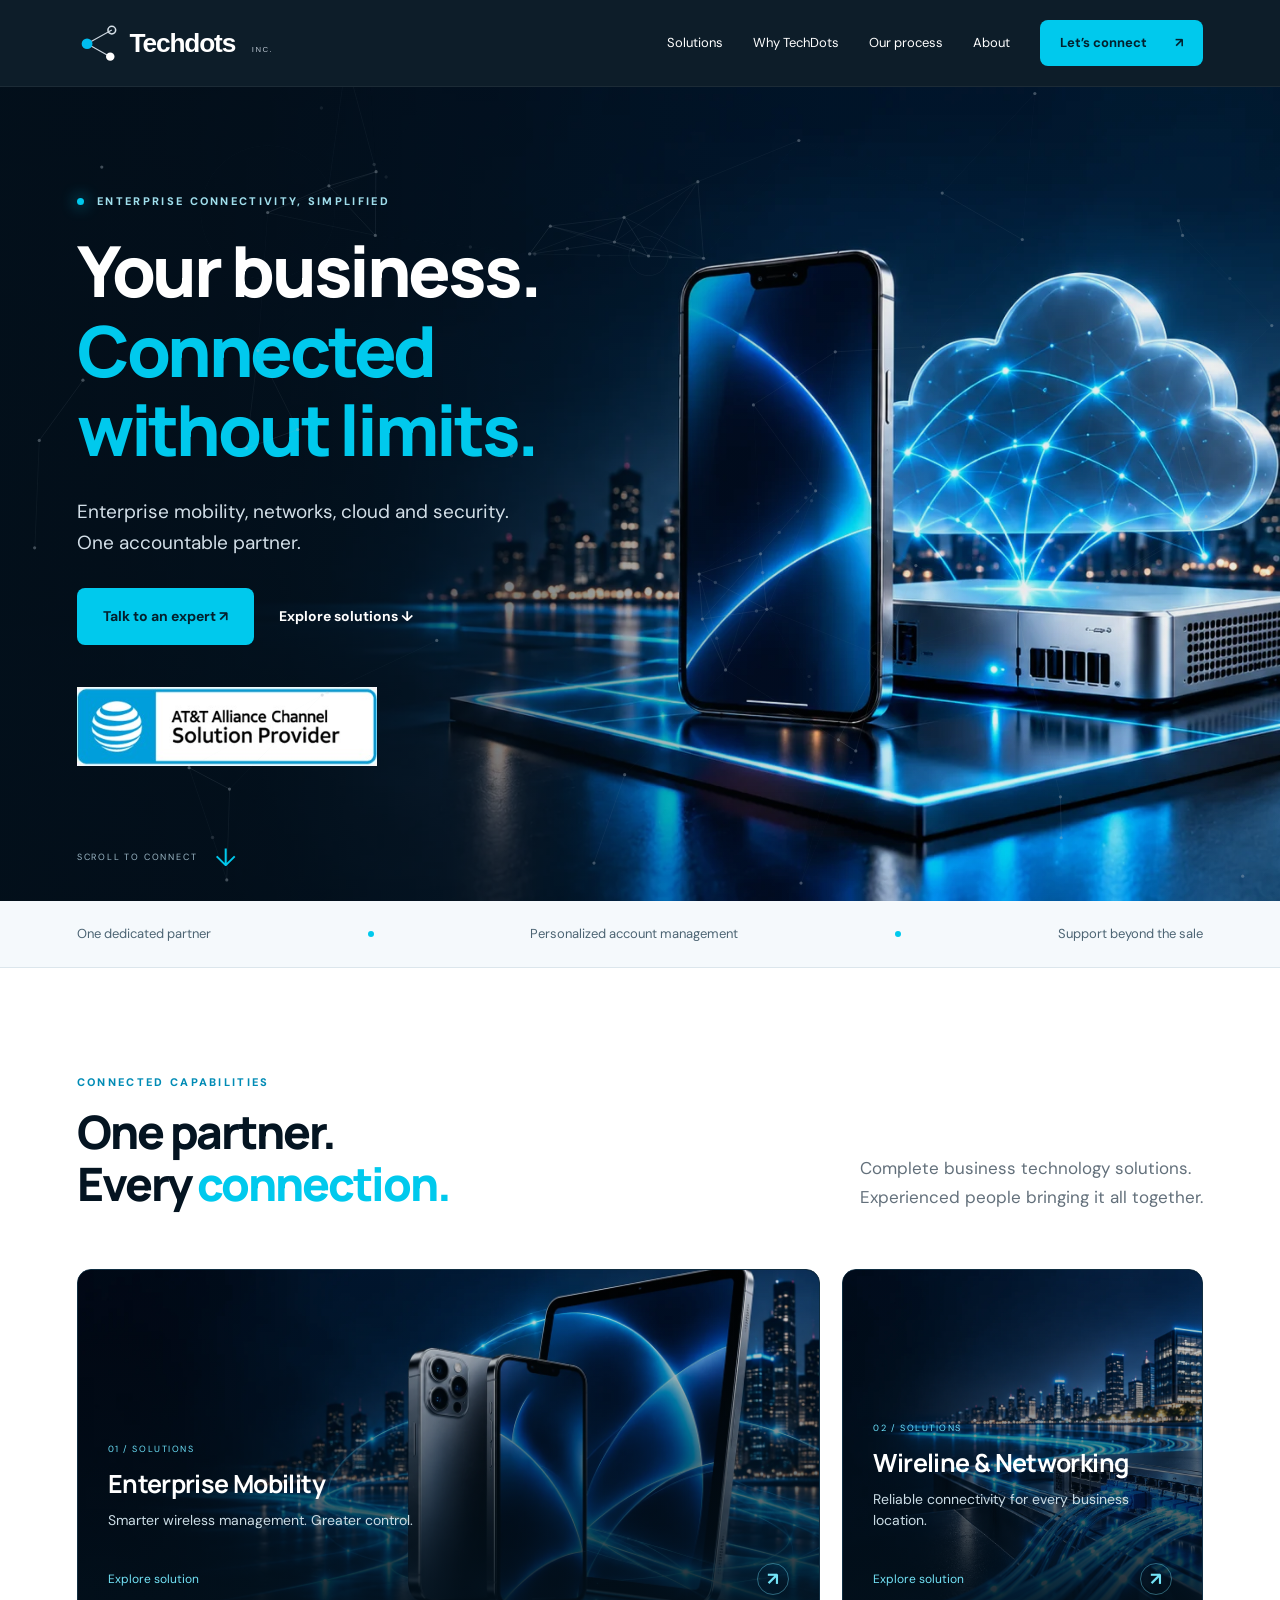
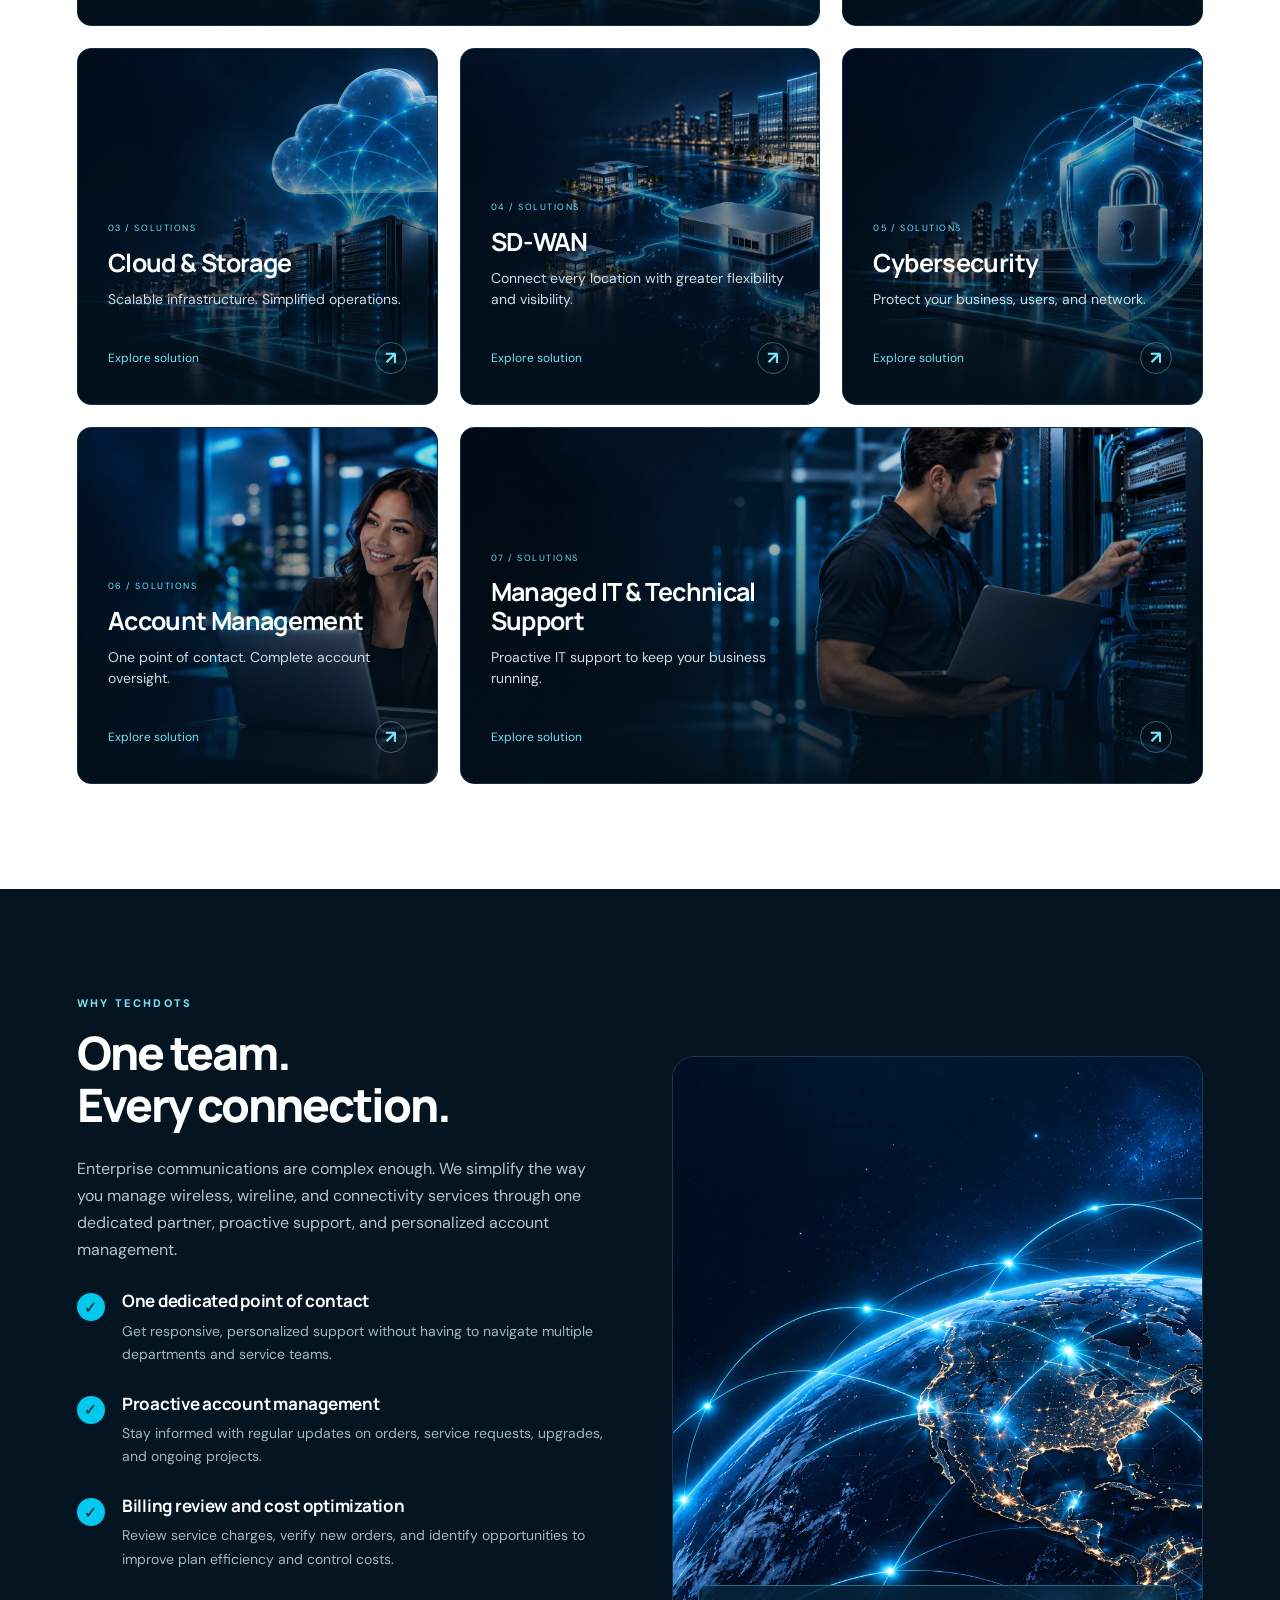
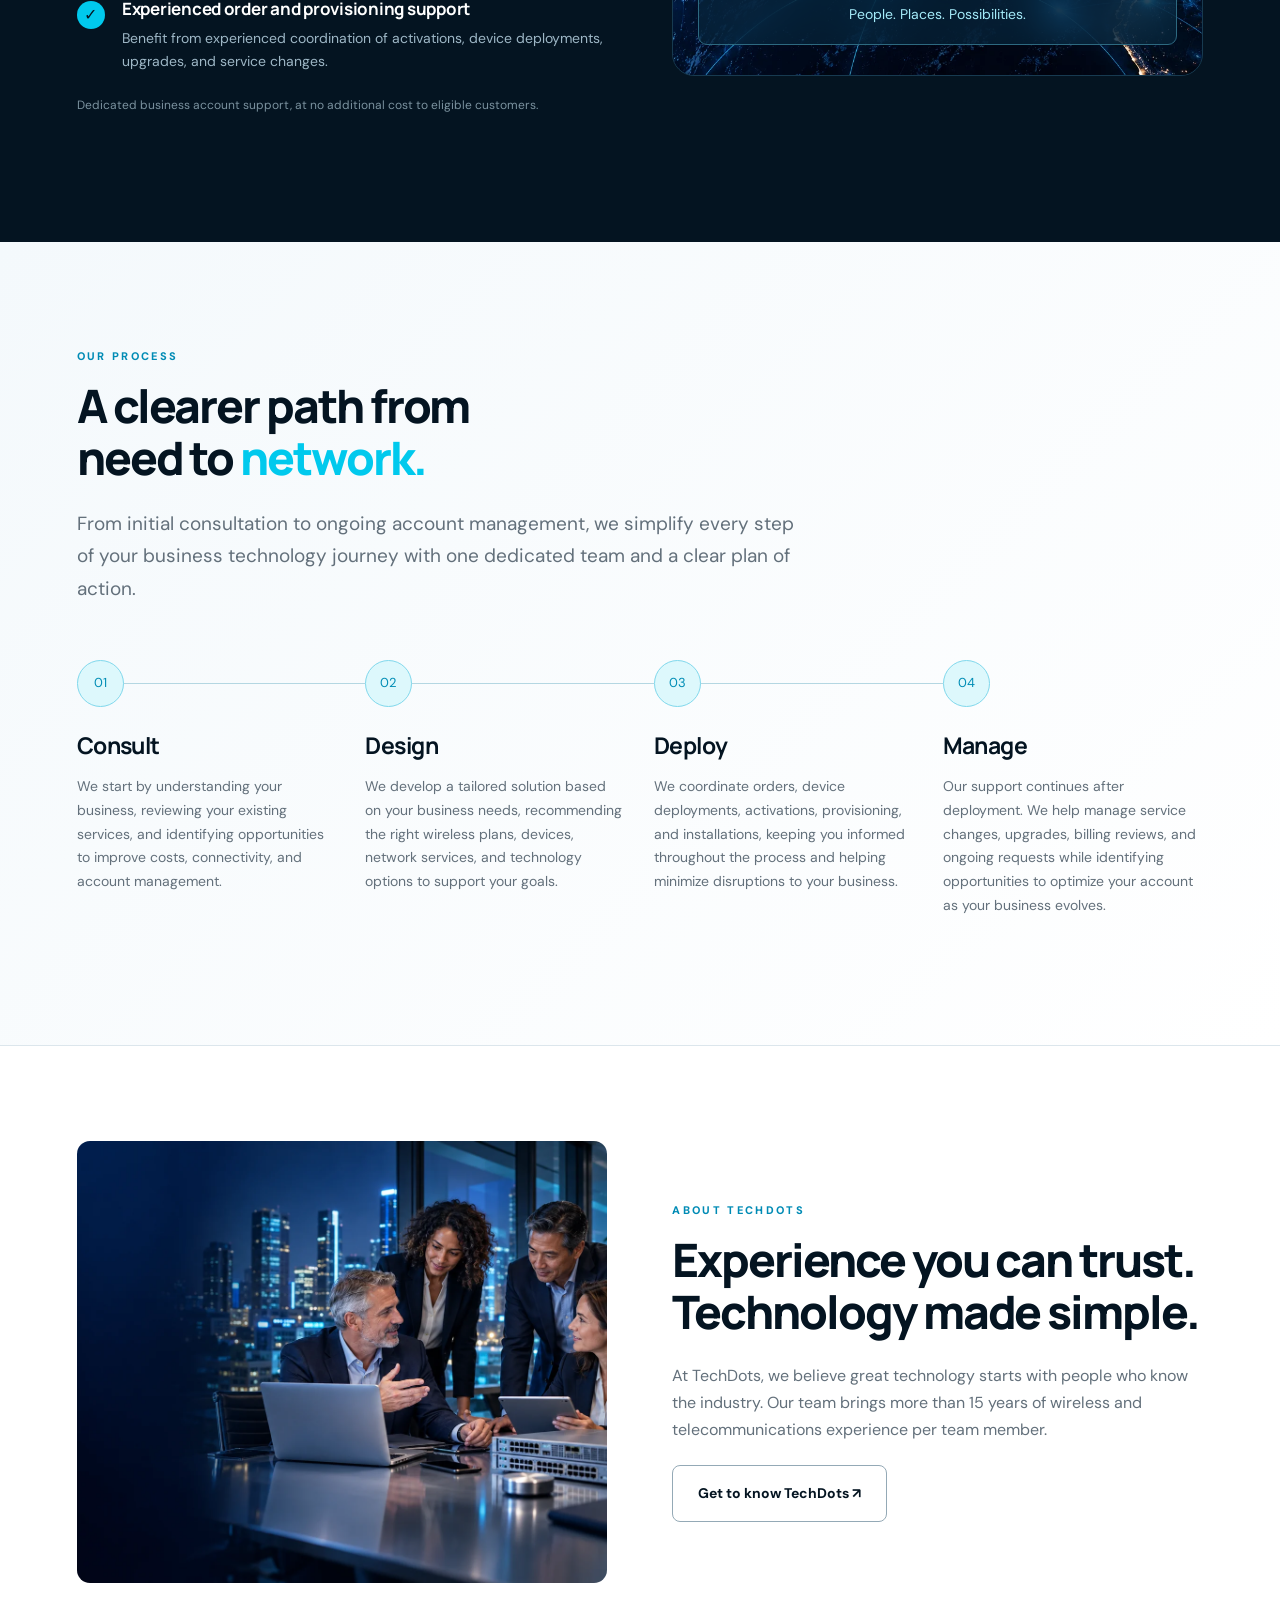
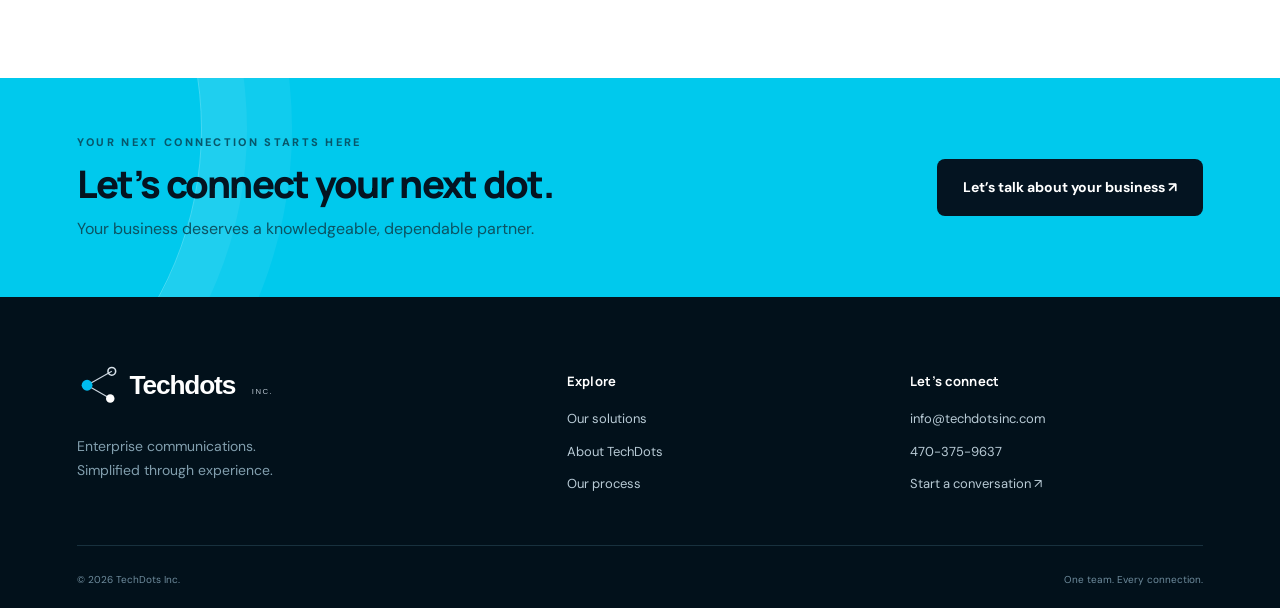
==== index.html @ aaf8532e "update" ====
<!doctype html><html lang="en"><head><meta charset="utf-8"><meta name="viewport" content="width=device-width,initial-scale=1"><title>Enterprise connectivity, simplified | TechDots Inc.</title><meta name="description" content="TechDots simplifies enterprise mobility, networking, cloud, security and account management with experienced guidance and personalized support."><meta name="theme-color" content="#041421"><link rel="icon" href="assets/favicon.svg" type="image/svg+xml"><link rel="stylesheet" href="styles.css"><script src="script.js" defer></script></head><body><canvas id="ambient-network" aria-hidden="true"></canvas><a class="skip" href="#main">Skip to content</a><header><div class="wrap header-inner"><a class="brand" href="index.html" aria-label="TechDots home"><img class="site-logo" src="assets/techdots-logo.svg" width="282" height="58" alt="Techdots Inc."></a><button class="menu-toggle" aria-label="Open navigation" aria-expanded="false">☰</button><nav aria-label="Main navigation"><a href="solutions.html">Solutions</a><a href="index.html#why">Why TechDots</a><a href="index.html#process">Our process</a><a href="about.html">About</a><a class="button small" href="contact.html">Let’s connect <span>↗</span></a></nav></div></header><main id="main"><section class="hero"><img class="hero-img" src="assets/hero.webp" alt="Connected smartphone, network gateway and cloud infrastructure" fetchpriority="high"><canvas id="network-canvas" aria-hidden="true"></canvas><div class="signal-field" aria-hidden="true"><span></span><span></span><span></span><i class="signal-pulse pulse-a"></i><i class="signal-pulse pulse-b"></i></div><div class="wrap hero-content"><span class="eyebrow"><span class="live-dot"></span> ENTERPRISE CONNECTIVITY, SIMPLIFIED</span><h1>Your business.<br><em>Connected<br>without limits.</em></h1><p>Enterprise mobility, networks, cloud and security.<br>One accountable partner.</p><div class="actions"><a class="button" href="contact.html">Talk to an expert ↗</a><a class="text-link" href="#solutions">Explore solutions ↓</a></div><div class="partner"><img class="att-badge" src="assets/att-solution-provider.jpeg" width="391" height="102" alt="AT&amp;T Alliance Channel Solution Provider"></div></div><a class="scroll-cue" href="#solutions">SCROLL TO CONNECT <span>↓</span></a></section><div class="trust"><div class="wrap"><span>One dedicated partner</span><i></i><span>Personalized account management</span><i></i><span>Support beyond the sale</span></div></div><section id="solutions" class="section"><div class="wrap"><div class="section-head"><div><span class="eyebrow">CONNECTED CAPABILITIES</span><h2 class="reveal">One partner.<br>Every <em>connection.</em></h2></div><p>Complete business technology solutions.<br>Experienced people bringing it all together.</p></div><div class="service-grid"><a class="service-card reveal" href="mobility.html"><img src="assets/mobility.webp" alt="" loading="lazy"><div><span class="index">01 / SOLUTIONS</span><h3>Enterprise Mobility</h3><p>Smarter wireless management. Greater control.</p><span class="card-link">Explore solution <b>↗</b></span></div></a><a class="service-card reveal" href="network.html"><img src="assets/network.webp" alt="" loading="lazy"><div><span class="index">02 / SOLUTIONS</span><h3>Wireline & Networking</h3><p>Reliable connectivity for every business location.</p><span class="card-link">Explore solution <b>↗</b></span></div></a><a class="service-card reveal" href="cloud.html"><img src="assets/cloud.webp" alt="" loading="lazy"><div><span class="index">03 / SOLUTIONS</span><h3>Cloud & Storage</h3><p>Scalable infrastructure. Simplified operations.</p><span class="card-link">Explore solution <b>↗</b></span></div></a><a class="service-card reveal" href="sdwan.html"><img src="assets/sdwan.webp" alt="" loading="lazy"><div><span class="index">04 / SOLUTIONS</span><h3>SD-WAN</h3><p>Connect every location with greater flexibility and visibility.</p><span class="card-link">Explore solution <b>↗</b></span></div></a><a class="service-card reveal" href="security.html"><img src="assets/security.webp" alt="" loading="lazy"><div><span class="index">05 / SOLUTIONS</span><h3>Cybersecurity</h3><p>Protect your business, users, and network.</p><span class="card-link">Explore solution <b>↗</b></span></div></a><a class="service-card reveal" href="account.html"><img src="assets/account.webp" alt="" loading="lazy"><div><span class="index">06 / SOLUTIONS</span><h3>Account Management</h3><p>One point of contact. Complete account oversight.</p><span class="card-link">Explore solution <b>↗</b></span></div></a><a class="service-card reveal" href="it.html"><img src="assets/it.webp" alt="" loading="lazy"><div><span class="index">07 / SOLUTIONS</span><h3>Managed IT & Technical Support</h3><p>Proactive IT support to keep your business running.</p><span class="card-link">Explore solution <b>↗</b></span></div></a></div></div></section><section id="why" class="why section"><div class="wrap split"><div><span class="eyebrow">WHY TECHDOTS</span><h2 class="reveal">One team.<br>Every connection.</h2><p class="lead">Enterprise communications are complex enough. We simplify the way you manage wireless, wireline, and connectivity services through one dedicated partner, proactive support, and personalized account management.</p><div class="check-list"><article class="reveal"><span>✓</span><div><h3>One dedicated point of contact</h3><p>Get responsive, personalized support without having to navigate multiple departments and service teams.</p></div></article><article class="reveal"><span>✓</span><div><h3>Proactive account management</h3><p>Stay informed with regular updates on orders, service requests, upgrades, and ongoing projects.</p></div></article><article class="reveal"><span>✓</span><div><h3>Billing review and cost optimization</h3><p>Review service charges, verify new orders, and identify opportunities to improve plan efficiency and control costs.</p></div></article><article class="reveal"><span>✓</span><div><h3>Experienced order and provisioning support</h3><p>Benefit from experienced coordination of activations, device deployments, upgrades, and service changes.</p></div></article></div><p class="fine">Dedicated business account support, at no additional cost to eligible customers.</p></div><div class="ecosystem reveal"><img src="assets/globe.webp" alt="Connected global network" loading="lazy"><div class="floating-tag">People. Places. Possibilities.</div><span class="orbit orbit-one"></span></div></div></section><section id="process" class="section process"><div class="wrap"><span class="eyebrow">OUR PROCESS</span><h2 class="reveal">A clearer path from<br>need to <em>network.</em></h2><p class="lead">From initial consultation to ongoing account management, we simplify every step of your business technology journey with one dedicated team and a clear plan of action.</p><div class="steps"><article class="reveal"><span class="step-number">01</span><h3>Consult</h3><p>We start by understanding your business, reviewing your existing services, and identifying opportunities to improve costs, connectivity, and account management.</p></article><article class="reveal"><span class="step-number">02</span><h3>Design</h3><p>We develop a tailored solution based on your business needs, recommending the right wireless plans, devices, network services, and technology options to support your goals.</p></article><article class="reveal"><span class="step-number">03</span><h3>Deploy</h3><p>We coordinate orders, device deployments, activations, provisioning, and installations, keeping you informed throughout the process and helping minimize disruptions to your business.</p></article><article class="reveal"><span class="step-number">04</span><h3>Manage</h3><p>Our support continues after deployment. We help manage service changes, upgrades, billing reviews, and ongoing requests while identifying opportunities to optimize your account as your business evolves.</p></article></div></div></section><section class="about-teaser"><div class="wrap split"><div class="reveal"><img src="assets/about.webp" alt="Illustration of experienced technology professionals collaborating" loading="lazy"></div><div><span class="eyebrow">ABOUT TECHDOTS</span><h2>Experience you can trust.<br>Technology made simple.</h2><p>At TechDots, we believe great technology starts with people who know the industry. Our team brings more than 15 years of wireless and telecommunications experience per team member.</p><a class="button outline" href="about.html">Get to know TechDots ↗</a></div></div></section><section class="cta"><div class="wrap"><div><span class="eyebrow">YOUR NEXT CONNECTION STARTS HERE</span><h2>Let’s connect your next dot.</h2><p>Your business deserves a knowledgeable, dependable partner.</p></div><a class="button dark" href="contact.html">Let’s talk about your business ↗</a></div></section></main><footer><div class="wrap footer-grid"><div><a class="brand" href="index.html"><img class="site-logo" src="assets/techdots-logo.svg" width="282" height="58" alt="Techdots Inc."></a><p>Enterprise communications.<br>Simplified through experience.</p></div><div><h3>Explore</h3><a href="solutions.html">Our solutions</a><a href="about.html">About TechDots</a><a href="index.html#process">Our process</a></div><div><h3>Let’s connect</h3><a href="mailto:info@techdotsinc.com">info@techdotsinc.com</a><a href="tel:+14703759637">470-375-9637</a><a href="contact.html">Start a conversation ↗</a></div></div><div class="wrap footer-bottom"><span>© <span data-year></span> TechDots Inc.</span><span>One team. Every connection.</span></div></footer><button class="back-top" aria-label="Back to top">↑</button></body></html>
---- styles.css ----
@import url('https://fonts.googleapis.com/css2?family=DM+Sans:wght@400;500;600;700&family=Manrope:wght@400;500;600;700;800&display=swap');
:root{--ink:#041421;--navy:#071d2c;--cyan:#00c9ed;--paper:#f5f9fc;--muted:#63707b;--line:#dce6ec}*{box-sizing:border-box}html{scroll-behavior:smooth;scroll-padding-top:92px}body{margin:0;color:var(--ink);font-family:'DM Sans',Arial,sans-serif;background:white;font-size:16px;line-height:1.7}h1,h2,h3,.brand{font-family:Manrope,Arial,sans-serif;line-height:1.13;letter-spacing:-.045em}h1{font-size:clamp(42px,5.2vw,78px);font-weight:800;margin:20px 0 26px;max-width:900px}h2{font-size:clamp(32px,3.6vw,53px);margin:14px 0 24px;font-weight:800}h3{font-size:22px;letter-spacing:-.025em;margin:12px 0}p{margin:0 0 22px}a{color:inherit;text-decoration:none}button,input,textarea,select{font:inherit}button,a,input,select,textarea{-webkit-tap-highlight-color:transparent}button{cursor:pointer}a:focus-visible,button:focus-visible,input:focus-visible,textarea:focus-visible,select:focus-visible{outline:3px solid #009dc4;outline-offset:5px}img{display:block;max-width:100%}em{font-style:normal;color:var(--cyan)}.wrap{width:min(1240px,88%);margin:auto}.section{padding:105px 0}.eyebrow{display:block;font-size:11px;letter-spacing:.21em;font-weight:800;color:#008bb5;line-height:1.7}.lead{font-size:19px;line-height:1.7;max-width:730px;color:var(--muted)}.button{display:inline-flex;align-items:center;justify-content:center;gap:28px;background:var(--cyan);color:#03202d;border:1px solid transparent;padding:17px 25px;border-radius:8px;font-size:14px;font-weight:700;transition:transform .25s,box-shadow .25s,background .25s;line-height:1.5}.button:hover{transform:translateY(-3px);box-shadow:0 8px 28px #00bce32b;background:#46ddf7}.button.small{padding:12px 19px;font-size:13px}.button.dark{background:var(--ink);color:white}.button.outline{background:transparent;border-color:#94a9b6;color:var(--ink)}.text-link{font-size:14px;font-weight:700}.text-link:hover{color:var(--cyan)}header{background:#041421f5;color:white;position:sticky;top:0;z-index:50;backdrop-filter:blur(16px);border-bottom:1px solid #ffffff10}.header-inner{height:86px;display:flex;justify-content:space-between;align-items:center}.brand{display:inline-flex;align-items:center;gap:13px;font-size:31px;font-weight:800;letter-spacing:-.06em;white-space:nowrap}.brand small{font-family:Arial,sans-serif;font-size:10px;letter-spacing:.12em;font-weight:400;margin-left:6px}.brandmark{position:relative;width:35px;height:35px;display:inline-block;background:linear-gradient(60deg,transparent 46%,var(--cyan) 48%,var(--cyan) 51%,transparent 53%)}.brandmark:after{content:'';position:absolute;left:5px;top:15px;width:28px;border-top:2px solid var(--cyan);transform:rotate(-34deg)}.brandmark i{position:absolute;width:10px;height:10px;background:var(--cyan);border-radius:50%;z-index:1}.brandmark i:nth-child(1){left:1px;top:22px}.brandmark i:nth-child(2){left:17px;top:1px}.brandmark i:nth-child(3){right:0;bottom:0}nav{display:flex;align-items:center;gap:30px}nav>a{font-size:13px;transition:color .2s}nav>a:hover,nav>a[aria-current=page]{color:var(--cyan)}nav>a.button:hover{color:var(--ink)}.menu-toggle{display:none;background:none;color:white;border:0;font-size:26px}.hero{min-height:700px;height:calc(100svh - 86px);max-height:920px;background:var(--ink);color:white;position:relative;overflow:hidden;display:flex;align-items:center}.hero-img{position:absolute;width:100%;height:100%;object-fit:cover;object-position:center}.hero:after{content:'';position:absolute;inset:0;background:linear-gradient(90deg,#03101bee 0%,#03101bc9 25%,#03101b12 65%);pointer-events:none}.hero-content{position:relative;z-index:2;padding:60px 0 90px}.hero-content h1{max-width:650px;font-size:clamp(44px,5.5vw,80px)}.hero p{font-size:19px;line-height:1.65;max-width:550px;color:#d3dfe8}.hero .eyebrow{color:#a0dfed}.actions{display:flex;align-items:center;gap:25px;margin:30px 0 42px}.partner{display:flex;align-items:center;gap:16px;font-size:13px;color:#c3d5de}.partner b{font-size:25px;color:white}.partner>span:last-child{border-left:1px solid #6d8999;padding-left:17px}.partner-orb{height:32px;width:32px;border-radius:50%;background:repeating-linear-gradient(0deg,var(--cyan) 0 3px,transparent 3px 5px);transform:rotate(-15deg)}.live-dot{display:inline-block;height:7px;width:7px;border-radius:50%;background:var(--cyan);margin-right:8px;box-shadow:0 0 15px var(--cyan);animation:pulse 3s infinite}.scroll-cue{position:absolute;bottom:22px;left:6%;z-index:3;color:#9db8c7;letter-spacing:.2em;font-size:9px;display:flex;align-items:center;gap:18px}.scroll-cue span{font-size:25px;color:var(--cyan)}#network-canvas{position:absolute;inset:0;z-index:1;pointer-events:none;opacity:.5}.trust{background:var(--paper);border-bottom:1px solid var(--line)}.trust .wrap{display:flex;justify-content:space-between;align-items:center;gap:20px;padding:22px 0;font-size:13px;color:#4c6473}.trust i{height:6px;width:6px;background:var(--cyan);border-radius:50%}.section-head{display:flex;align-items:flex-end;justify-content:space-between;gap:40px;margin-bottom:35px}.section-head p{color:var(--muted);font-size:17px}.service-grid{display:grid;grid-template-columns:repeat(3,1fr);gap:22px}.service-card{background:var(--ink);position:relative;min-height:355px;border-radius:14px;color:white;overflow:hidden;isolation:isolate;border:1px solid #102e42;transition:transform .3s,box-shadow .3s}.service-card:first-child{grid-column:span 2}.service-card img{height:100%;width:100%;object-fit:cover;position:absolute;inset:0;z-index:-2;transition:transform .7s}.service-card:after{content:'';inset:0;position:absolute;background:linear-gradient(0deg,#02101bf5,#02101b75 55%,#02101b10);z-index:-1}.service-card>div{padding:30px;display:flex;flex-direction:column;justify-content:flex-end;height:100%;min-height:355px}.service-card h3{font-size:25px;max-width:320px}.service-card p{font-size:14px;color:#cbdce5;max-width:310px;line-height:1.5}.index{font-size:9px;letter-spacing:.17em;color:#6ce2fb}.card-link{display:flex;justify-content:space-between;align-items:center;font-size:12px;color:#73e3f7;margin-top:10px}.card-link b{border:1px solid #6eddf666;border-radius:50%;height:32px;width:32px;display:grid;place-items:center;font-size:18px}.service-card:hover{transform:translateY(-5px);box-shadow:0 20px 40px #06273f26}.service-card:hover img{transform:scale(1.045)}.split{display:grid;grid-template-columns:1fr 1fr;gap:65px;align-items:center}.why{background:var(--ink);color:white;overflow:hidden}.why .eyebrow{color:#79dff2}.why .lead{color:#b0c5d1;font-size:16px}.check-list article{display:flex;gap:17px;margin:23px 0}.check-list article>span{background:var(--cyan);color:var(--ink);flex:0 0 28px;height:28px;border-radius:50%;display:grid;place-items:center;margin-top:7px}.check-list h3{font-size:17px;letter-spacing:-.015em;margin:5px 0 9px}.check-list p{font-size:14px;color:#9eb7c6;line-height:1.65;margin:0}.fine{font-size:12px;color:#7b929f;line-height:1.6}.ecosystem{position:relative;min-height:620px;border-radius:22px;overflow:hidden;background:#061726;border:1px solid #173a50}.ecosystem img{position:absolute;inset:0;height:100%;width:100%;object-fit:cover;object-position:65%}.floating-tag{position:absolute;bottom:30px;left:25px;right:25px;backdrop-filter:blur(20px);background:#08283f99;border:1px solid #2d6980;color:#a4ebf9;border-radius:9px;padding:17px;text-align:center;font-size:14px}.process{background:linear-gradient(135deg,#f4f9fc,white)}.steps{display:grid;grid-template-columns:repeat(4,1fr);gap:28px;margin-top:55px}.steps article{position:relative}.steps article:before{content:'';height:1px;background:#b4d7e2;position:absolute;left:40px;top:23px;right:-28px}.steps article:last-child:before{display:none}.step-number{display:grid;place-items:center;border:1px solid #80d8ec;background:#ddf8fc;color:#008db5;height:47px;width:47px;position:relative;z-index:1;border-radius:50%;font-size:13px;margin-bottom:25px}.steps h3{font-size:23px;margin-bottom:17px}.steps p{font-size:14px;color:var(--muted)}.about-teaser{padding:95px 0;border-top:1px solid var(--line)}.about-teaser img{border-radius:13px;aspect-ratio:1.2;object-fit:cover;object-position:75%}.about-teaser p{color:var(--muted)}.cta{background:var(--cyan);padding:55px 0;position:relative;overflow:hidden}.cta:before{content:'';position:absolute;width:700px;height:700px;border:1px solid #ffffff44;border-radius:50%;left:-500px;top:-300px;box-shadow:0 0 0 45px #ffffff10,0 0 0 90px #ffffff10;pointer-events:none}.cta .wrap{display:flex;align-items:center;justify-content:space-between;gap:40px;position:relative}.cta h2{font-size:38px;margin:10px 0}.cta .eyebrow{color:#07576b}.cta p{margin:0;color:#0b5363}.cta .button{flex-shrink:0}footer{background:#02111b;color:#b9cbd6;padding:65px 0 20px}.footer-grid{display:grid;grid-template-columns:1.5fr 1fr 1fr;gap:50px}footer .brand{color:white;font-size:29px}footer p{font-size:14px;margin-top:20px;color:#829fae}footer h3{font-size:13px;color:white;letter-spacing:.02em;margin-bottom:20px}footer a:not(.brand){display:block;font-size:13px;margin-bottom:10px}footer a:hover{color:var(--cyan)}.footer-bottom{border-top:1px solid #18313e;margin-top:40px;padding-top:25px;display:flex;justify-content:space-between;font-size:10px;color:#6f8c9d}.back-top{position:fixed;bottom:20px;right:20px;border:1px solid #4ccbe755;background:var(--ink);color:var(--cyan);width:43px;height:43px;border-radius:50%;opacity:0;pointer-events:none;transition:opacity .2s;z-index:20}.back-top.visible{opacity:1;pointer-events:auto}.page-intro{padding:95px 0 75px;background:radial-gradient(ellipse at 90% 70%,#063d55,transparent 50%),var(--ink);color:white;position:relative;overflow:hidden}.page-intro .lead{color:#a7beca}.page-intro .eyebrow{color:#74d8ee}.page-intro:after{content:'';position:absolute;right:-80px;top:-120px;width:500px;height:500px;border:1px solid #20a9ca22;border-radius:50%;box-shadow:0 0 0 55px #16b1d509,0 0 0 110px #16b1d507;pointer-events:none}.detail-hero{min-height:600px;position:relative;display:flex;align-items:center;background:var(--ink);color:white;isolation:isolate;overflow:hidden}.detail-hero>img{position:absolute;inset:0;width:100%;height:100%;object-fit:cover;z-index:-2}.detail-hero:after{position:absolute;inset:0;content:'';background:linear-gradient(90deg,#02111bf5,#02111bbd 45%,#02111b20);z-index:-1}.detail-hero .wrap{padding:70px 0}.detail-hero h1{max-width:650px}.detail-hero .lead{max-width:520px;color:#bbd2df}.detail-hero .eyebrow{color:#73deef}.breadcrumb{display:block;font-size:12px;color:#8fbacb;margin-bottom:35px}.detail-copy{display:grid;grid-template-columns:1.4fr 1fr;gap:90px}.detail-copy p{font-size:18px;color:var(--muted)}.detail-copy aside{background:var(--paper);border:1px solid var(--line);padding:30px;border-radius:12px}.feature-list{list-style:none;padding:0;margin:25px 0 0}.feature-list li{display:flex;gap:12px;color:#008dad;border-bottom:1px solid var(--line);padding:11px 0;font-size:14px}.feature-list li span{color:#425b69}.mini-process{padding:70px 0;background:var(--paper)}.mini-process h2{font-size:34px}.about-body{align-items:start}.about-body>img{border-radius:12px;position:sticky;top:115px;aspect-ratio:.9;object-fit:cover;object-position:75%}.about-body p{color:var(--muted)}.about-body p:first-child{font-size:24px;color:var(--ink);line-height:1.5;font-weight:600}.mission{background:var(--ink) url('assets/globe.webp') center right/cover;padding:90px 0;color:white;position:relative;isolation:isolate}.mission:before{content:'';position:absolute;inset:0;z-index:-1;background:#031523cc}.mission p{max-width:760px;font-size:22px;color:#b9d0dc}.mission .eyebrow{color:#76e0f2}.difference-list{margin:45px 0}.difference-list article{display:grid;grid-template-columns:60px 1fr 1.5fr;gap:35px;border-top:1px solid var(--line);padding:30px 0;align-items:start}.difference-list article>span{color:#009ec4;font-size:27px;font-weight:500}.difference-list h3{margin:6px 0}.difference-list p{color:var(--muted);font-size:15px;margin:0}.contact .split{align-items:start}.contact-link{display:block;font-size:20px;color:#008db0;margin:22px 0}form{background:var(--paper);padding:35px;border:1px solid var(--line);border-radius:15px}label{display:block;font-size:12px;font-weight:600;color:#385364;margin-bottom:20px}input,textarea,select{width:100%;display:block;padding:13px 12px;border:1px solid #cedce5;border-radius:6px;background:white;color:var(--ink);margin-top:7px;font-size:15px}textarea{resize:vertical}.form-row{display:grid;grid-template-columns:1fr 1fr;gap:20px}#form-status{font-size:13px;margin-top:18px;color:#007d9b}.skip{position:fixed;top:-100px;left:10px;z-index:100;background:white;padding:10px}.skip:focus{top:10px}.js .reveal{opacity:0;transform:translateY(24px);transition:opacity .7s,transform .7s}.js .reveal.in-view{opacity:1;transform:none}@keyframes pulse{50%{box-shadow:0 0 0 7px #00c9ed00}}@media(min-width:1000px){.service-card:nth-child(7){grid-column:span 2}}@media(max-width:1050px){nav{gap:18px}.split{gap:35px}.hero-content h1{font-size:60px}.service-grid{grid-template-columns:repeat(2,1fr)}.service-card:first-child{grid-column:span 1}.steps{gap:20px}.steps article:before{right:-20px}.detail-copy{gap:40px}.cta .wrap{align-items:flex-start}.cta h2{font-size:32px}}@media(max-width:760px){.wrap{width:88%}.header-inner{height:72px}.brand{font-size:26px}.menu-toggle{display:block}nav{display:none;position:absolute;top:72px;left:0;right:0;background:#041421;padding:25px 6%;border-bottom:1px solid #244153;flex-direction:column;align-items:stretch;gap:20px}nav.open{display:flex}nav>a{font-size:16px}.hero{min-height:780px;height:auto;align-items:flex-start}.hero-img{object-position:65% bottom;height:65%;top:auto;bottom:0}.hero:after{background:linear-gradient(180deg,#03101b 3%,#03101bf5 28%,#03101b22 80%)}.hero-content{padding:45px 0 300px}.hero-content h1{font-size:48px}.hero p{font-size:16px;max-width:380px}.hero .eyebrow{font-size:9px}.actions{gap:20px;flex-wrap:wrap;margin:22px 0}.partner{font-size:11px}.partner b{font-size:20px}.scroll-cue{display:none}.trust .wrap{flex-wrap:wrap;justify-content:center;font-size:11px;gap:10px}.trust i{width:4px;height:4px}.trust span:last-child{display:none}.section{padding:65px 0}.section-head{display:block;margin-bottom:25px}.section-head p{font-size:15px}.service-grid{grid-template-columns:1fr}.service-card{min-height:330px}.service-card>div{min-height:330px}.split{grid-template-columns:1fr;gap:35px}.ecosystem{min-height:360px}.steps{grid-template-columns:1fr 1fr;gap:25px}.steps article:before{display:none}.steps p{font-size:13px}.step-number{margin-bottom:18px}.about-teaser{padding:60px 0}.about-teaser img{aspect-ratio:1.6}.cta .wrap{flex-direction:column;gap:25px}.cta h2{font-size:32px}.footer-grid{grid-template-columns:1fr 1fr;gap:30px}.footer-grid>div:first-child{grid-column:span 2}.footer-bottom{gap:20px}.page-intro{padding:60px 0}.page-intro .lead{font-size:16px}.detail-hero{min-height:590px}.detail-hero>img{object-position:65%}.detail-hero:after{background:#02111bbd}.detail-hero h1{font-size:45px}.detail-copy{grid-template-columns:1fr;gap:30px}.detail-copy p{font-size:16px}.about-body>img{position:static;aspect-ratio:1.5}.mission{padding:65px 0}.mission p{font-size:18px}.difference-list article{grid-template-columns:35px 1fr;gap:15px}.difference-list p{grid-column:2}.contact-link{font-size:18px}form{padding:23px}.form-row{grid-template-columns:1fr;gap:0}.lead{font-size:17px}.back-top{width:38px;height:38px}}@media(prefers-reduced-motion:reduce){html{scroll-behavior:auto}*,*:before,*:after{animation:none!important;transition:none!important}.js .reveal{opacity:1;transform:none}#network-canvas{display:none}}

/* Exact supplied partner badge, preserved aspect ratio */
.partner .att-badge{width:300px;max-width:100%;height:auto;object-fit:contain;display:block}.signal-field{position:absolute;inset:0;overflow:hidden;pointer-events:none;z-index:1}.signal-field>span{position:absolute;left:69%;top:53%;width:110px;aspect-ratio:1;border:1px solid #24d5f1;border-radius:50%;opacity:0;box-shadow:0 0 18px #00c9ed20;animation:signalWave 7s linear infinite}.signal-field>span:nth-child(2){animation-delay:2.33s}.signal-field>span:nth-child(3){animation-delay:4.66s}.signal-pulse{position:absolute;width:6px;height:6px;border-radius:50%;background:#a4f6ff;box-shadow:0 0 9px 3px #00c9edaa;opacity:0}.pulse-a{left:45%;top:78%;animation:connectionPulse 5s ease-in-out infinite}.pulse-b{left:62%;top:58%;animation:connectionPulse 6s ease-in-out 2s infinite}@keyframes signalWave{0%{transform:translate(-50%,-50%) scale(.3);opacity:0}15%{opacity:.35}85%{opacity:.06}100%{transform:translate(-50%,-50%) scale(9);opacity:0}}@keyframes connectionPulse{0%{transform:translate(0,0);opacity:0}15%{opacity:.85}80%{opacity:.6}100%{transform:translate(270px,-130px);opacity:0}}@media(max-width:760px){.partner .att-badge{width:250px}.signal-field>span{top:76%;left:67%}.pulse-a{top:85%;left:20%}.pulse-b{top:80%;left:40%}}@media(prefers-reduced-motion:reduce){.signal-field{display:none}}

.brand .site-logo{display:block;width:218px;height:auto;max-width:100%}footer .brand .site-logo{width:218px}@media(max-width:760px){.brand .site-logo{width:185px}}

/* Full-viewport ambient network, visible throughout every page */
#ambient-network{position:fixed;inset:0;width:100%;height:100%;pointer-events:none;z-index:4;opacity:.62}header{z-index:50}footer{position:relative}.signal-field{display:none}#network-canvas{display:none}@media(prefers-reduced-motion:reduce){#ambient-network{display:none}}
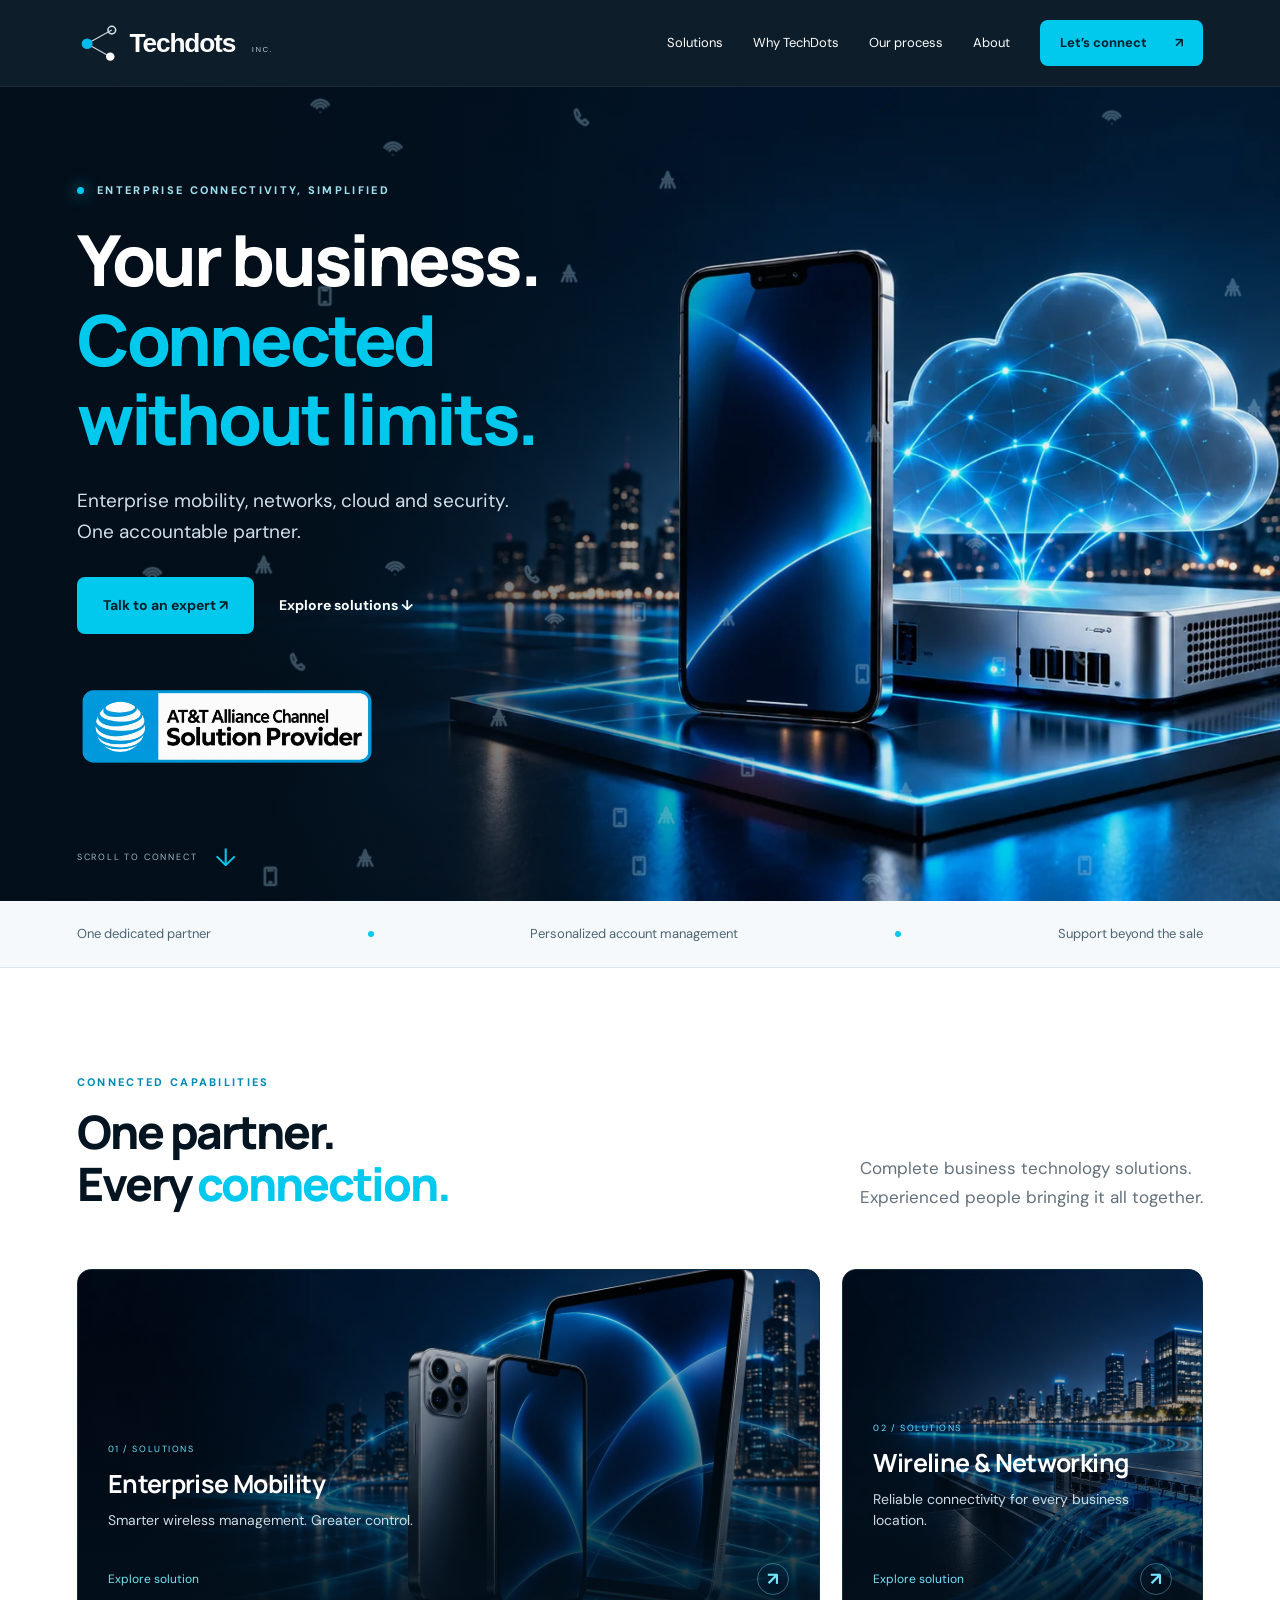
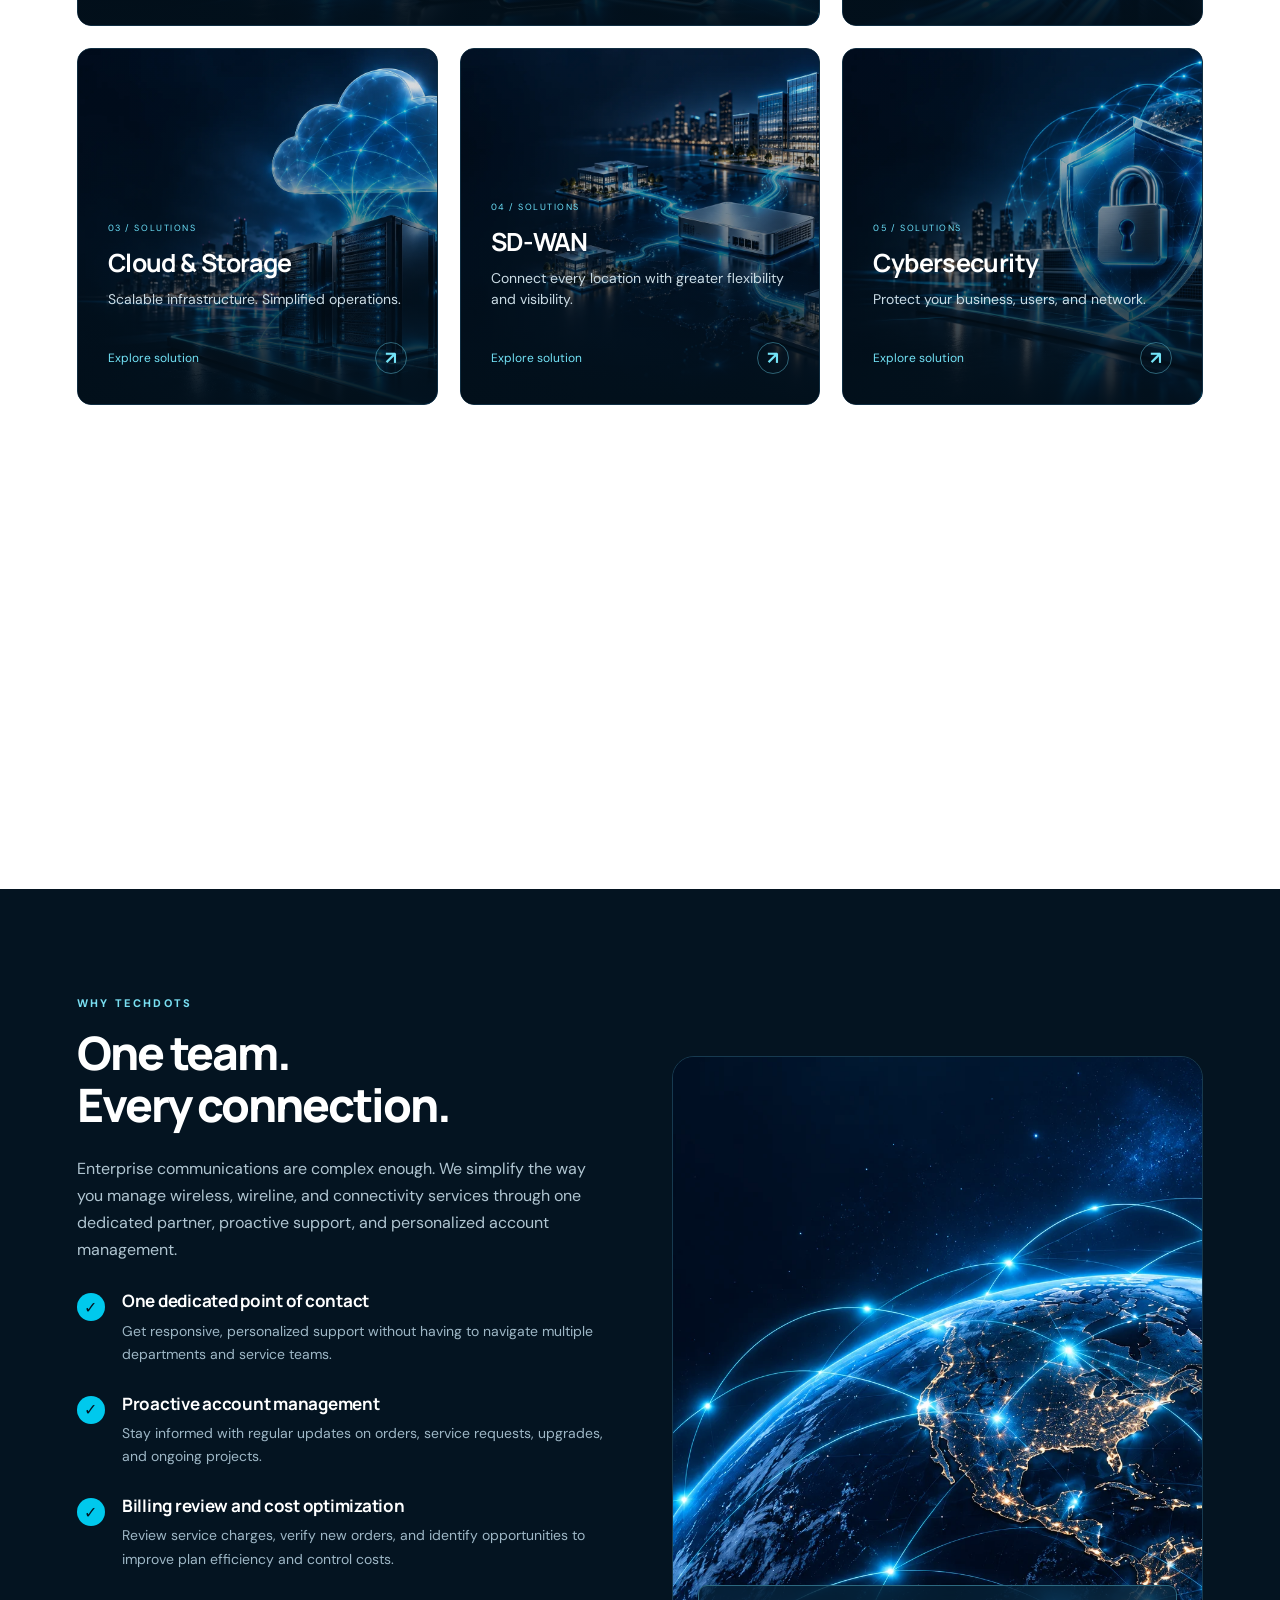
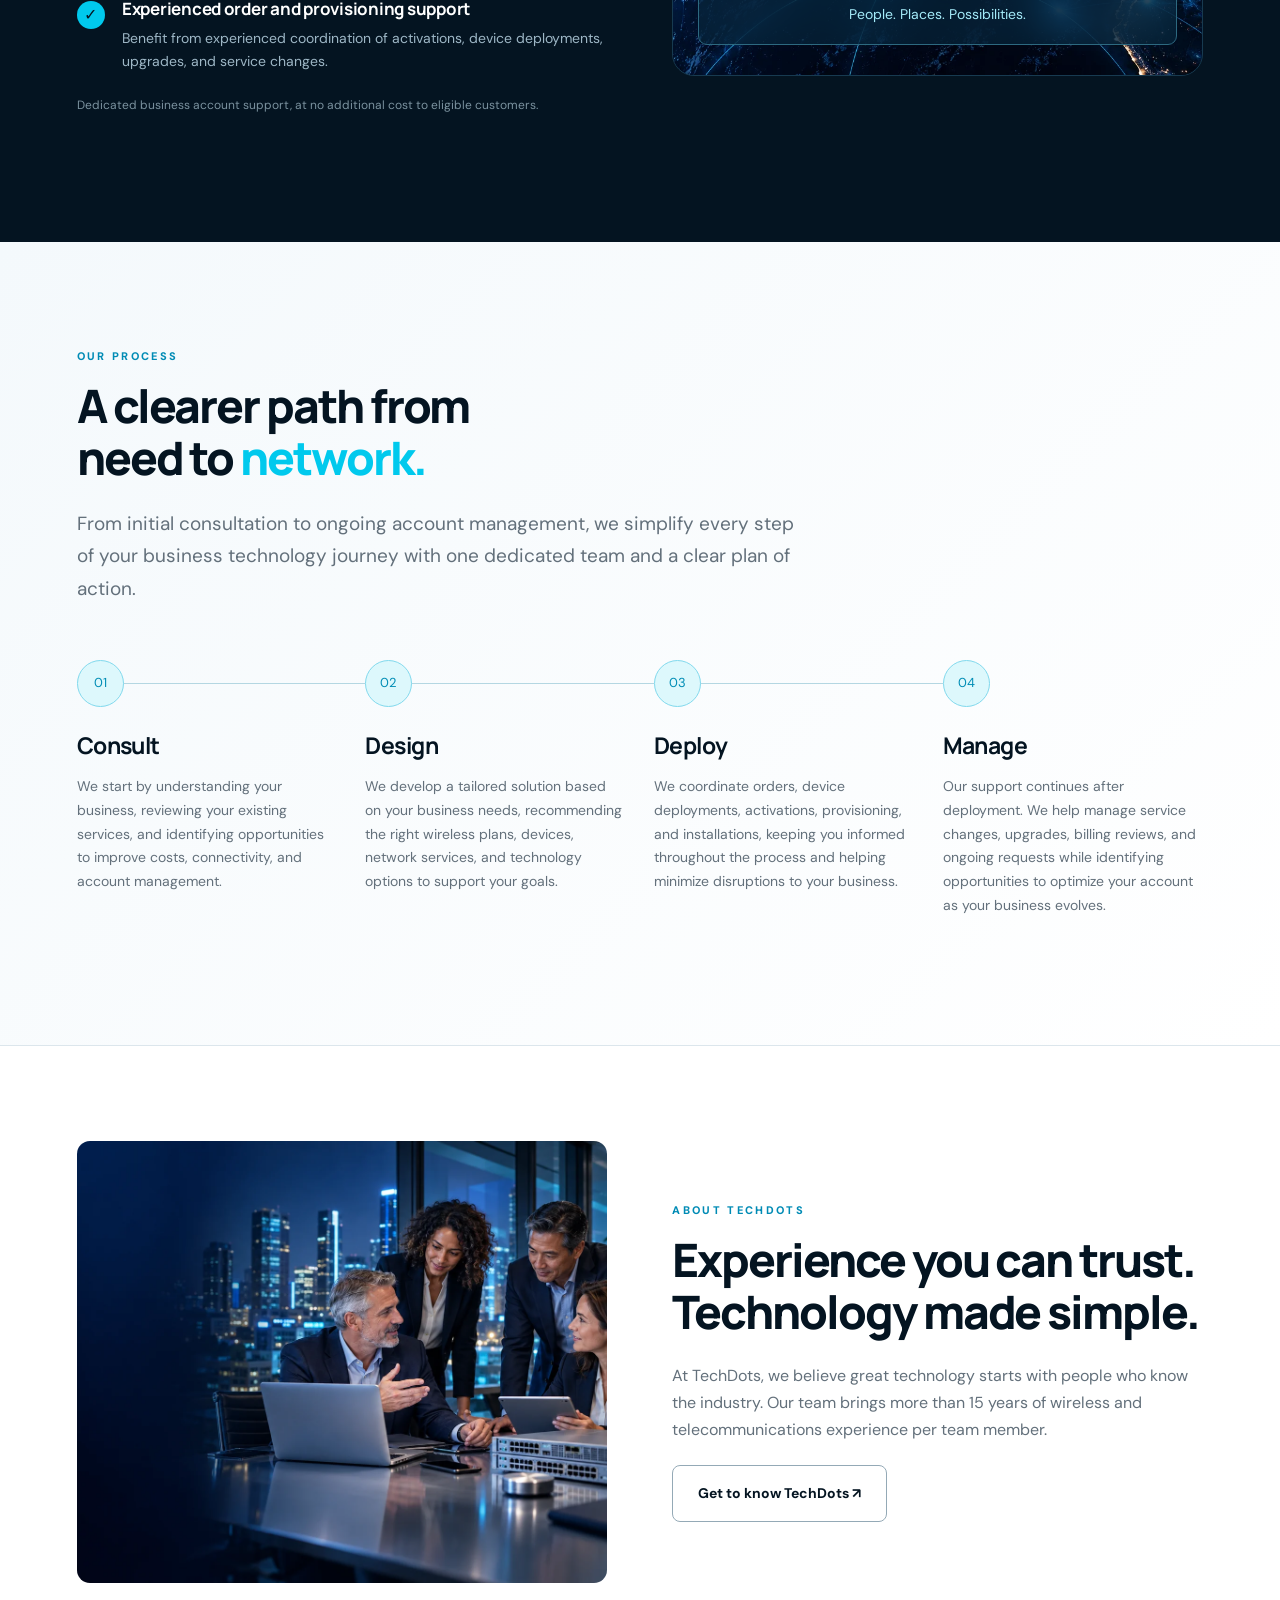
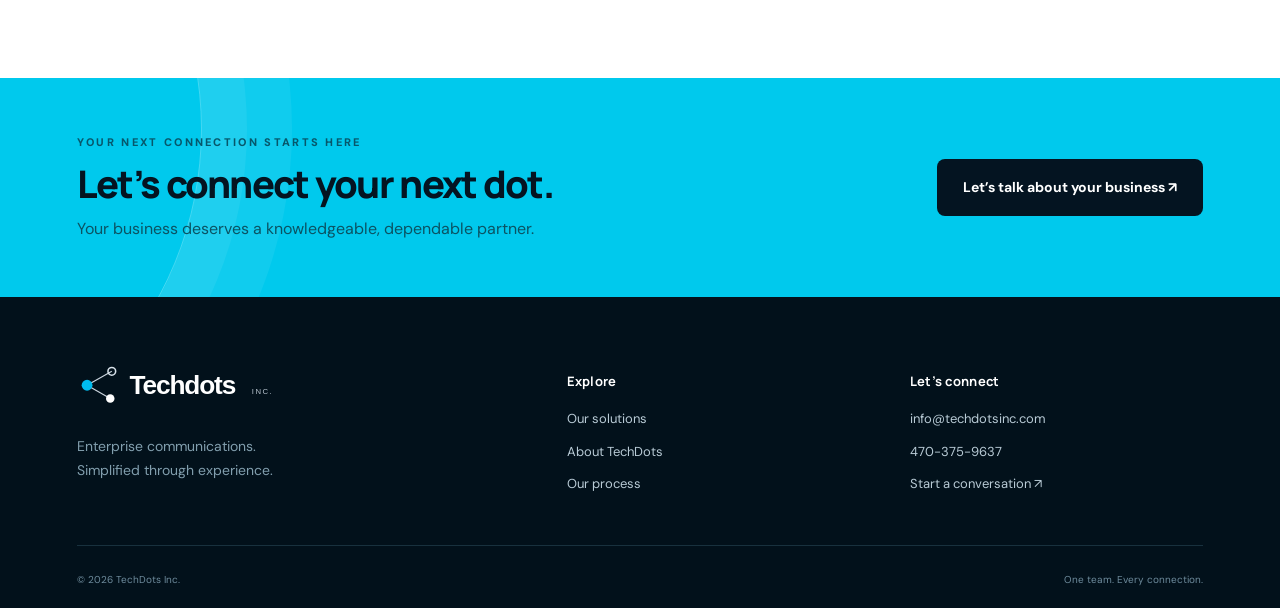
==== commit 12fb73d7: "Animation Updated" ====
--- a/index.html
+++ b/index.html
@@ -1 +1 @@
-<!doctype html><html lang="en"><head><meta charset="utf-8"><meta name="viewport" content="width=device-width,initial-scale=1"><title>Enterprise connectivity, simplified | TechDots Inc.</title><meta name="description" content="TechDots simplifies enterprise mobility, networking, cloud, security and account management with experienced guidance and personalized support."><meta name="theme-color" content="#041421"><link rel="icon" href="assets/favicon.svg" type="image/svg+xml"><link rel="stylesheet" href="styles.css"><script src="script.js" defer></script></head><body><canvas id="ambient-network" aria-hidden="true"></canvas><a class="skip" href="#main">Skip to content</a><header><div class="wrap header-inner"><a class="brand" href="index.html" aria-label="TechDots home"><img class="site-logo" src="assets/techdots-logo.svg" width="282" height="58" alt="Techdots Inc."></a><button class="menu-toggle" aria-label="Open navigation" aria-expanded="false">☰</button><nav aria-label="Main navigation"><a href="solutions.html">Solutions</a><a href="index.html#why">Why TechDots</a><a href="index.html#process">Our process</a><a href="about.html">About</a><a class="button small" href="contact.html">Let’s connect <span>↗</span></a></nav></div></header><main id="main"><section class="hero"><img class="hero-img" src="assets/hero.webp" alt="Connected smartphone, network gateway and cloud infrastructure" fetchpriority="high"><canvas id="network-canvas" aria-hidden="true"></canvas><div class="signal-field" aria-hidden="true"><span></span><span></span><span></span><i class="signal-pulse pulse-a"></i><i class="signal-pulse pulse-b"></i></div><div class="wrap hero-content"><span class="eyebrow"><span class="live-dot"></span> ENTERPRISE CONNECTIVITY, SIMPLIFIED</span><h1>Your business.<br><em>Connected<br>without limits.</em></h1><p>Enterprise mobility, networks, cloud and security.<br>One accountable partner.</p><div class="actions"><a class="button" href="contact.html">Talk to an expert ↗</a><a class="text-link" href="#solutions">Explore solutions ↓</a></div><div class="partner"><img class="att-badge" src="assets/att-solution-provider.jpeg" width="391" height="102" alt="AT&amp;T Alliance Channel Solution Provider"></div></div><a class="scroll-cue" href="#solutions">SCROLL TO CONNECT <span>↓</span></a></section><div class="trust"><div class="wrap"><span>One dedicated partner</span><i></i><span>Personalized account management</span><i></i><span>Support beyond the sale</span></div></div><section id="solutions" class="section"><div class="wrap"><div class="section-head"><div><span class="eyebrow">CONNECTED CAPABILITIES</span><h2 class="reveal">One partner.<br>Every <em>connection.</em></h2></div><p>Complete business technology solutions.<br>Experienced people bringing it all together.</p></div><div class="service-grid"><a class="service-card reveal" href="mobility.html"><img src="assets/mobility.webp" alt="" loading="lazy"><div><span class="index">01 / SOLUTIONS</span><h3>Enterprise Mobility</h3><p>Smarter wireless management. Greater control.</p><span class="card-link">Explore solution <b>↗</b></span></div></a><a class="service-card reveal" href="network.html"><img src="assets/network.webp" alt="" loading="lazy"><div><span class="index">02 / SOLUTIONS</span><h3>Wireline & Networking</h3><p>Reliable connectivity for every business location.</p><span class="card-link">Explore solution <b>↗</b></span></div></a><a class="service-card reveal" href="cloud.html"><img src="assets/cloud.webp" alt="" loading="lazy"><div><span class="index">03 / SOLUTIONS</span><h3>Cloud & Storage</h3><p>Scalable infrastructure. Simplified operations.</p><span class="card-link">Explore solution <b>↗</b></span></div></a><a class="service-card reveal" href="sdwan.html"><img src="assets/sdwan.webp" alt="" loading="lazy"><div><span class="index">04 / SOLUTIONS</span><h3>SD-WAN</h3><p>Connect every location with greater flexibility and visibility.</p><span class="card-link">Explore solution <b>↗</b></span></div></a><a class="service-card reveal" href="security.html"><img src="assets/security.webp" alt="" loading="lazy"><div><span class="index">05 / SOLUTIONS</span><h3>Cybersecurity</h3><p>Protect your business, users, and network.</p><span class="card-link">Explore solution <b>↗</b></span></div></a><a class="service-card reveal" href="account.html"><img src="assets/account.webp" alt="" loading="lazy"><div><span class="index">06 / SOLUTIONS</span><h3>Account Management</h3><p>One point of contact. Complete account oversight.</p><span class="card-link">Explore solution <b>↗</b></span></div></a><a class="service-card reveal" href="it.html"><img src="assets/it.webp" alt="" loading="lazy"><div><span class="index">07 / SOLUTIONS</span><h3>Managed IT & Technical Support</h3><p>Proactive IT support to keep your business running.</p><span class="card-link">Explore solution <b>↗</b></span></div></a></div></div></section><section id="why" class="why section"><div class="wrap split"><div><span class="eyebrow">WHY TECHDOTS</span><h2 class="reveal">One team.<br>Every connection.</h2><p class="lead">Enterprise communications are complex enough. We simplify the way you manage wireless, wireline, and connectivity services through one dedicated partner, proactive support, and personalized account management.</p><div class="check-list"><article class="reveal"><span>✓</span><div><h3>One dedicated point of contact</h3><p>Get responsive, personalized support without having to navigate multiple departments and service teams.</p></div></article><article class="reveal"><span>✓</span><div><h3>Proactive account management</h3><p>Stay informed with regular updates on orders, service requests, upgrades, and ongoing projects.</p></div></article><article class="reveal"><span>✓</span><div><h3>Billing review and cost optimization</h3><p>Review service charges, verify new orders, and identify opportunities to improve plan efficiency and control costs.</p></div></article><article class="reveal"><span>✓</span><div><h3>Experienced order and provisioning support</h3><p>Benefit from experienced coordination of activations, device deployments, upgrades, and service changes.</p></div></article></div><p class="fine">Dedicated business account support, at no additional cost to eligible customers.</p></div><div class="ecosystem reveal"><img src="assets/globe.webp" alt="Connected global network" loading="lazy"><div class="floating-tag">People. Places. Possibilities.</div><span class="orbit orbit-one"></span></div></div></section><section id="process" class="section process"><div class="wrap"><span class="eyebrow">OUR PROCESS</span><h2 class="reveal">A clearer path from<br>need to <em>network.</em></h2><p class="lead">From initial consultation to ongoing account management, we simplify every step of your business technology journey with one dedicated team and a clear plan of action.</p><div class="steps"><article class="reveal"><span class="step-number">01</span><h3>Consult</h3><p>We start by understanding your business, reviewing your existing services, and identifying opportunities to improve costs, connectivity, and account management.</p></article><article class="reveal"><span class="step-number">02</span><h3>Design</h3><p>We develop a tailored solution based on your business needs, recommending the right wireless plans, devices, network services, and technology options to support your goals.</p></article><article class="reveal"><span class="step-number">03</span><h3>Deploy</h3><p>We coordinate orders, device deployments, activations, provisioning, and installations, keeping you informed throughout the process and helping minimize disruptions to your business.</p></article><article class="reveal"><span class="step-number">04</span><h3>Manage</h3><p>Our support continues after deployment. We help manage service changes, upgrades, billing reviews, and ongoing requests while identifying opportunities to optimize your account as your business evolves.</p></article></div></div></section><section class="about-teaser"><div class="wrap split"><div class="reveal"><img src="assets/about.webp" alt="Illustration of experienced technology professionals collaborating" loading="lazy"></div><div><span class="eyebrow">ABOUT TECHDOTS</span><h2>Experience you can trust.<br>Technology made simple.</h2><p>At TechDots, we believe great technology starts with people who know the industry. Our team brings more than 15 years of wireless and telecommunications experience per team member.</p><a class="button outline" href="about.html">Get to know TechDots ↗</a></div></div></section><section class="cta"><div class="wrap"><div><span class="eyebrow">YOUR NEXT CONNECTION STARTS HERE</span><h2>Let’s connect your next dot.</h2><p>Your business deserves a knowledgeable, dependable partner.</p></div><a class="button dark" href="contact.html">Let’s talk about your business ↗</a></div></section></main><footer><div class="wrap footer-grid"><div><a class="brand" href="index.html"><img class="site-logo" src="assets/techdots-logo.svg" width="282" height="58" alt="Techdots Inc."></a><p>Enterprise communications.<br>Simplified through experience.</p></div><div><h3>Explore</h3><a href="solutions.html">Our solutions</a><a href="about.html">About TechDots</a><a href="index.html#process">Our process</a></div><div><h3>Let’s connect</h3><a href="mailto:info@techdotsinc.com">info@techdotsinc.com</a><a href="tel:+14703759637">470-375-9637</a><a href="contact.html">Start a conversation ↗</a></div></div><div class="wrap footer-bottom"><span>© <span data-year></span> TechDots Inc.</span><span>One team. Every connection.</span></div></footer><button class="back-top" aria-label="Back to top">↑</button></body></html>+<!doctype html><html lang="en"><head><meta charset="utf-8"><meta name="viewport" content="width=device-width,initial-scale=1"><title>Enterprise connectivity, simplified | TechDots Inc.</title><meta name="description" content="TechDots simplifies enterprise mobility, networking, cloud, security and account management with experienced guidance and personalized support."><meta name="theme-color" content="#041421"><link rel="icon" href="assets/favicon.svg" type="image/svg+xml"><link rel="stylesheet" href="styles.css"><script src="script.js" defer></script></head><body><canvas id="ambient-network" aria-hidden="true"></canvas><a class="skip" href="#main">Skip to content</a><header><div class="wrap header-inner"><a class="brand" href="index.html" aria-label="TechDots home"><img class="site-logo" src="assets/techdots-logo.svg" width="282" height="58" alt="Techdots Inc."></a><button class="menu-toggle" aria-label="Open navigation" aria-expanded="false">☰</button><nav aria-label="Main navigation"><a href="solutions.html">Solutions</a><a href="index.html#why">Why TechDots</a><a href="index.html#process">Our process</a><a href="about.html">About</a><a class="button small" href="contact.html">Let’s connect <span>↗</span></a></nav></div></header><main id="main"><section class="hero"><img class="hero-img" src="assets/hero.webp" alt="Connected smartphone, network gateway and cloud infrastructure" fetchpriority="high"><canvas id="network-canvas" aria-hidden="true"></canvas><div class="signal-field" aria-hidden="true"><span></span><span></span><span></span><i class="signal-pulse pulse-a"></i><i class="signal-pulse pulse-b"></i></div><div class="wrap hero-content"><span class="eyebrow"><span class="live-dot"></span> ENTERPRISE CONNECTIVITY, SIMPLIFIED</span><h1>Your business.<br><em>Connected<br>without limits.</em></h1><p>Enterprise mobility, networks, cloud and security.<br>One accountable partner.</p><div class="actions"><a class="button" href="contact.html">Talk to an expert ↗</a><a class="text-link" href="#solutions">Explore solutions ↓</a></div><div class="partner"><img class="att-badge" src="assets/att-solution-provider.png" width="391" height="102" alt="AT&amp;T Alliance Channel Solution Provider"></div></div><a class="scroll-cue" href="#solutions">SCROLL TO CONNECT <span>↓</span></a></section><div class="trust"><div class="wrap"><span>One dedicated partner</span><i></i><span>Personalized account management</span><i></i><span>Support beyond the sale</span></div></div><section id="solutions" class="section"><div class="wrap"><div class="section-head"><div><span class="eyebrow">CONNECTED CAPABILITIES</span><h2 class="reveal">One partner.<br>Every <em>connection.</em></h2></div><p>Complete business technology solutions.<br>Experienced people bringing it all together.</p></div><div class="service-grid"><a class="service-card reveal" href="mobility.html"><img src="assets/mobility.webp" alt="" loading="lazy"><div><span class="index">01 / SOLUTIONS</span><h3>Enterprise Mobility</h3><p>Smarter wireless management. Greater control.</p><span class="card-link">Explore solution <b>↗</b></span></div></a><a class="service-card reveal" href="network.html"><img src="assets/network.webp" alt="" loading="lazy"><div><span class="index">02 / SOLUTIONS</span><h3>Wireline & Networking</h3><p>Reliable connectivity for every business location.</p><span class="card-link">Explore solution <b>↗</b></span></div></a><a class="service-card reveal" href="cloud.html"><img src="assets/cloud.webp" alt="" loading="lazy"><div><span class="index">03 / SOLUTIONS</span><h3>Cloud & Storage</h3><p>Scalable infrastructure. Simplified operations.</p><span class="card-link">Explore solution <b>↗</b></span></div></a><a class="service-card reveal" href="sdwan.html"><img src="assets/sdwan.webp" alt="" loading="lazy"><div><span class="index">04 / SOLUTIONS</span><h3>SD-WAN</h3><p>Connect every location with greater flexibility and visibility.</p><span class="card-link">Explore solution <b>↗</b></span></div></a><a class="service-card reveal" href="security.html"><img src="assets/security.webp" alt="" loading="lazy"><div><span class="index">05 / SOLUTIONS</span><h3>Cybersecurity</h3><p>Protect your business, users, and network.</p><span class="card-link">Explore solution <b>↗</b></span></div></a><a class="service-card reveal" href="account.html"><img src="assets/account.webp" alt="" loading="lazy"><div><span class="index">06 / SOLUTIONS</span><h3>Account Management</h3><p>One point of contact. Complete account oversight.</p><span class="card-link">Explore solution <b>↗</b></span></div></a><a class="service-card reveal" href="it.html"><img src="assets/it.webp" alt="" loading="lazy"><div><span class="index">07 / SOLUTIONS</span><h3>Managed IT & Technical Support</h3><p>Proactive IT support to keep your business running.</p><span class="card-link">Explore solution <b>↗</b></span></div></a></div></div></section><section id="why" class="why section"><div class="wrap split"><div><span class="eyebrow">WHY TECHDOTS</span><h2 class="reveal">One team.<br>Every connection.</h2><p class="lead">Enterprise communications are complex enough. We simplify the way you manage wireless, wireline, and connectivity services through one dedicated partner, proactive support, and personalized account management.</p><div class="check-list"><article class="reveal"><span>✓</span><div><h3>One dedicated point of contact</h3><p>Get responsive, personalized support without having to navigate multiple departments and service teams.</p></div></article><article class="reveal"><span>✓</span><div><h3>Proactive account management</h3><p>Stay informed with regular updates on orders, service requests, upgrades, and ongoing projects.</p></div></article><article class="reveal"><span>✓</span><div><h3>Billing review and cost optimization</h3><p>Review service charges, verify new orders, and identify opportunities to improve plan efficiency and control costs.</p></div></article><article class="reveal"><span>✓</span><div><h3>Experienced order and provisioning support</h3><p>Benefit from experienced coordination of activations, device deployments, upgrades, and service changes.</p></div></article></div><p class="fine">Dedicated business account support, at no additional cost to eligible customers.</p></div><div class="ecosystem reveal"><img src="assets/globe.webp" alt="Connected global network" loading="lazy"><div class="floating-tag">People. Places. Possibilities.</div><span class="orbit orbit-one"></span></div></div></section><section id="process" class="section process"><div class="wrap"><span class="eyebrow">OUR PROCESS</span><h2 class="reveal">A clearer path from<br>need to <em>network.</em></h2><p class="lead">From initial consultation to ongoing account management, we simplify every step of your business technology journey with one dedicated team and a clear plan of action.</p><div class="steps"><article class="reveal"><span class="step-number">01</span><h3>Consult</h3><p>We start by understanding your business, reviewing your existing services, and identifying opportunities to improve costs, connectivity, and account management.</p></article><article class="reveal"><span class="step-number">02</span><h3>Design</h3><p>We develop a tailored solution based on your business needs, recommending the right wireless plans, devices, network services, and technology options to support your goals.</p></article><article class="reveal"><span class="step-number">03</span><h3>Deploy</h3><p>We coordinate orders, device deployments, activations, provisioning, and installations, keeping you informed throughout the process and helping minimize disruptions to your business.</p></article><article class="reveal"><span class="step-number">04</span><h3>Manage</h3><p>Our support continues after deployment. We help manage service changes, upgrades, billing reviews, and ongoing requests while identifying opportunities to optimize your account as your business evolves.</p></article></div></div></section><section class="about-teaser"><div class="wrap split"><div class="reveal"><img src="assets/about.webp" alt="Illustration of experienced technology professionals collaborating" loading="lazy"></div><div><span class="eyebrow">ABOUT TECHDOTS</span><h2>Experience you can trust.<br>Technology made simple.</h2><p>At TechDots, we believe great technology starts with people who know the industry. Our team brings more than 15 years of wireless and telecommunications experience per team member.</p><a class="button outline" href="about.html">Get to know TechDots ↗</a></div></div></section><section class="cta"><div class="wrap"><div><span class="eyebrow">YOUR NEXT CONNECTION STARTS HERE</span><h2>Let’s connect your next dot.</h2><p>Your business deserves a knowledgeable, dependable partner.</p></div><a class="button dark" href="contact.html">Let’s talk about your business ↗</a></div></section></main><footer><div class="wrap footer-grid"><div><a class="brand" href="index.html"><img class="site-logo" src="assets/techdots-logo.svg" width="282" height="58" alt="Techdots Inc."></a><p>Enterprise communications.<br>Simplified through experience.</p></div><div><h3>Explore</h3><a href="solutions.html">Our solutions</a><a href="about.html">About TechDots</a><a href="index.html#process">Our process</a></div><div><h3>Let’s connect</h3><a href="mailto:info@techdotsinc.com">info@techdotsinc.com</a><a href="tel:+14703759637">470-375-9637</a><a href="contact.html">Start a conversation ↗</a></div></div><div class="wrap footer-bottom"><span>© <span data-year></span> TechDots Inc.</span><span>One team. Every connection.</span></div></footer><button class="back-top" aria-label="Back to top">↑</button></body></html>
--- a/styles.css
+++ b/styles.css
@@ -7,4 +7,4 @@
 .brand .site-logo{display:block;width:218px;height:auto;max-width:100%}footer .brand .site-logo{width:218px}@media(max-width:760px){.brand .site-logo{width:185px}}
 
 /* Full-viewport ambient network, visible throughout every page */
-#ambient-network{position:fixed;inset:0;width:100%;height:100%;pointer-events:none;z-index:4;opacity:.62}header{z-index:50}footer{position:relative}.signal-field{display:none}#network-canvas{display:none}@media(prefers-reduced-motion:reduce){#ambient-network{display:none}}
+#ambient-network{position:fixed;inset:0;width:100%;height:100%;pointer-events:none;z-index:1;opacity:.5}main :is(h1,h2,h3,p,a,button,li,label,strong,b,small,span),footer :is(h1,h2,h3,p,a,button,li,label,strong,b,small,span){position:relative;z-index:2}.service-card{z-index:2}header{z-index:50}footer{position:relative}.signal-field{display:none}#network-canvas{display:none}@media(prefers-reduced-motion:reduce){#ambient-network{display:none}}
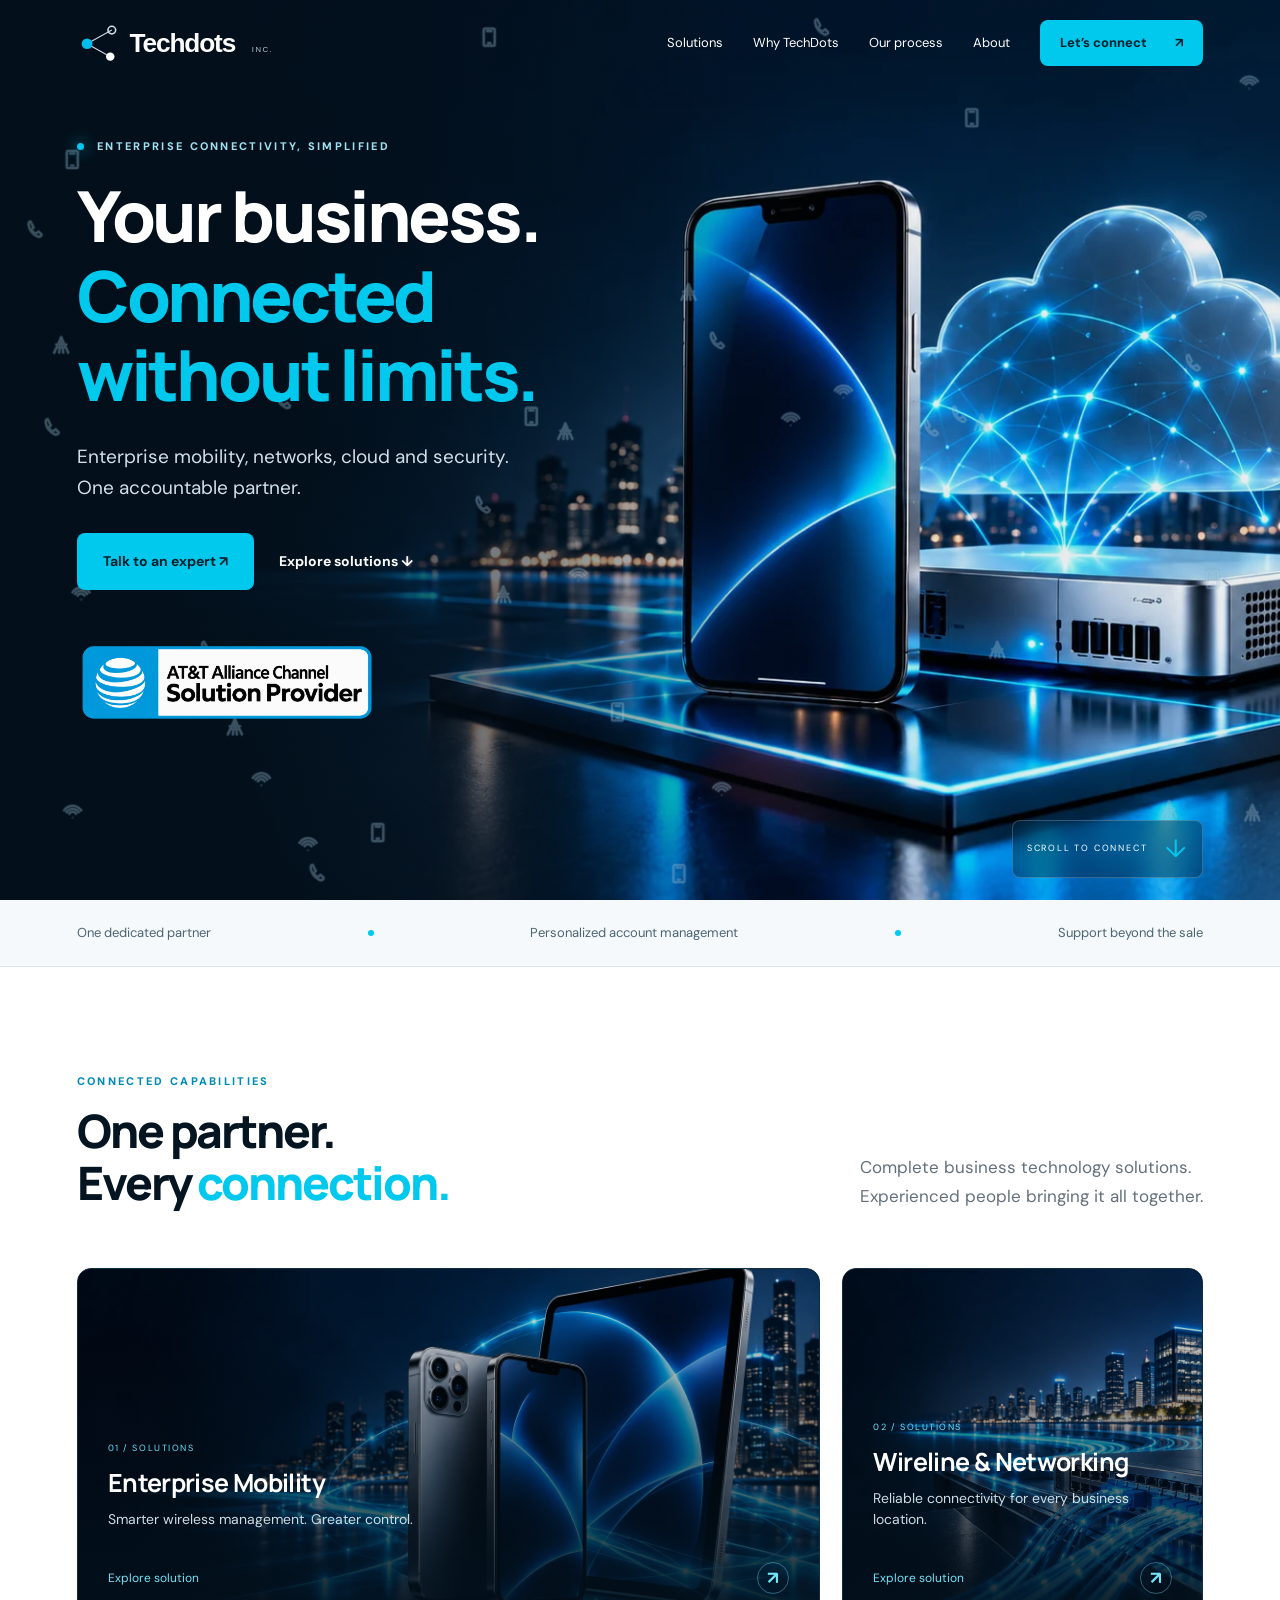
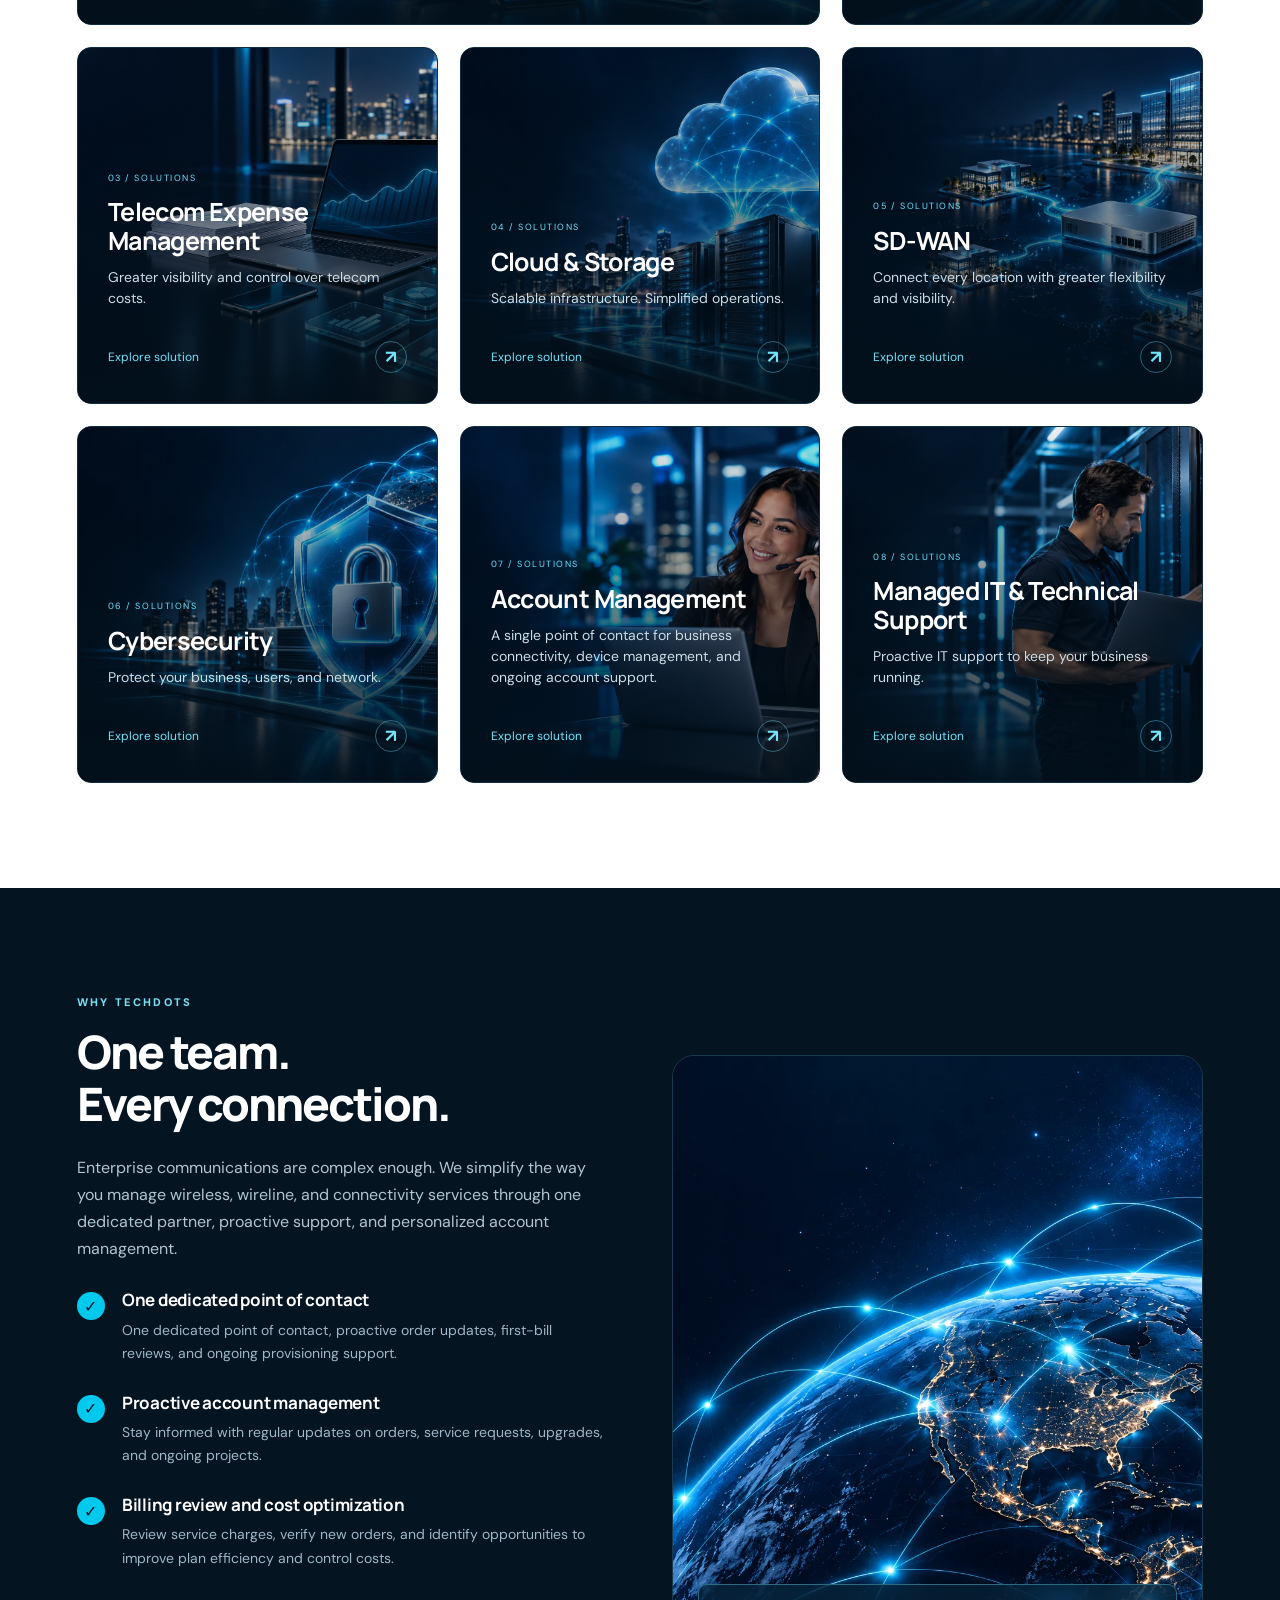
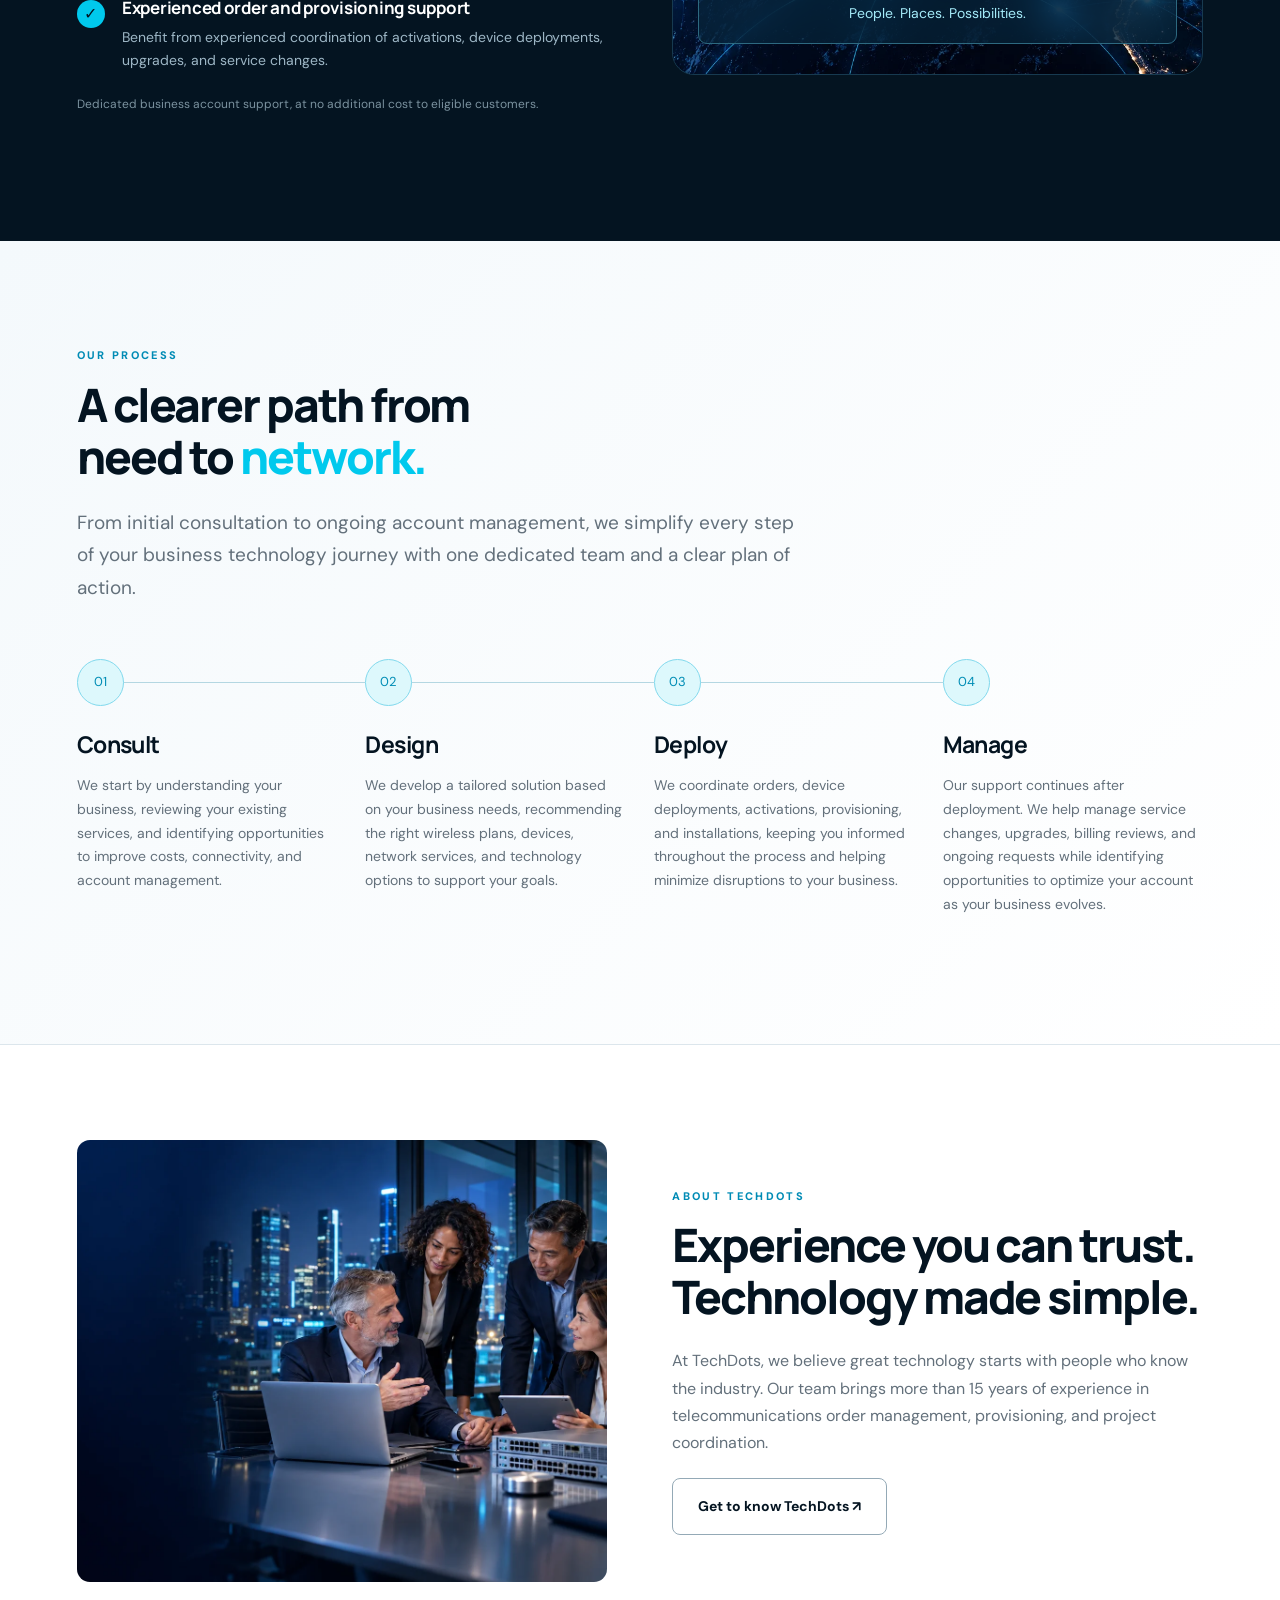
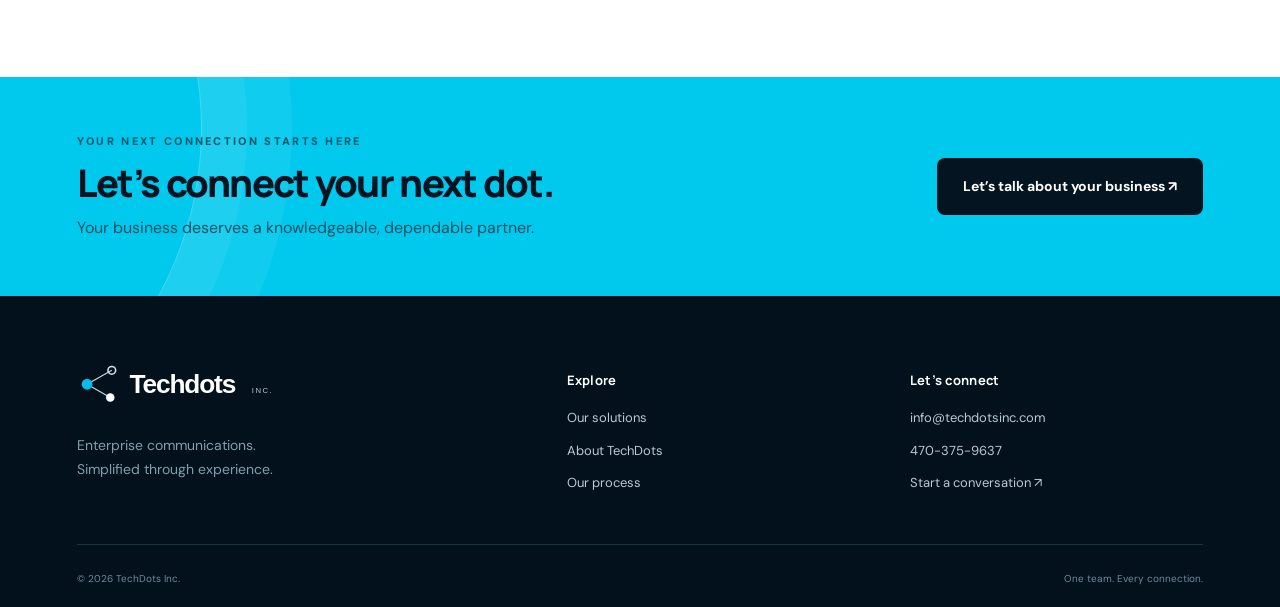
==== commit 0bb184e5: "update" ====
--- a/index.html
+++ b/index.html
@@ -1 +1 @@
-<!doctype html><html lang="en"><head><meta charset="utf-8"><meta name="viewport" content="width=device-width,initial-scale=1"><title>Enterprise connectivity, simplified | TechDots Inc.</title><meta name="description" content="TechDots simplifies enterprise mobility, networking, cloud, security and account management with experienced guidance and personalized support."><meta name="theme-color" content="#041421"><link rel="icon" href="assets/favicon.svg" type="image/svg+xml"><link rel="stylesheet" href="styles.css"><script src="script.js" defer></script></head><body><canvas id="ambient-network" aria-hidden="true"></canvas><a class="skip" href="#main">Skip to content</a><header><div class="wrap header-inner"><a class="brand" href="index.html" aria-label="TechDots home"><img class="site-logo" src="assets/techdots-logo.svg" width="282" height="58" alt="Techdots Inc."></a><button class="menu-toggle" aria-label="Open navigation" aria-expanded="false">☰</button><nav aria-label="Main navigation"><a href="solutions.html">Solutions</a><a href="index.html#why">Why TechDots</a><a href="index.html#process">Our process</a><a href="about.html">About</a><a class="button small" href="contact.html">Let’s connect <span>↗</span></a></nav></div></header><main id="main"><section class="hero"><img class="hero-img" src="assets/hero.webp" alt="Connected smartphone, network gateway and cloud infrastructure" fetchpriority="high"><canvas id="network-canvas" aria-hidden="true"></canvas><div class="signal-field" aria-hidden="true"><span></span><span></span><span></span><i class="signal-pulse pulse-a"></i><i class="signal-pulse pulse-b"></i></div><div class="wrap hero-content"><span class="eyebrow"><span class="live-dot"></span> ENTERPRISE CONNECTIVITY, SIMPLIFIED</span><h1>Your business.<br><em>Connected<br>without limits.</em></h1><p>Enterprise mobility, networks, cloud and security.<br>One accountable partner.</p><div class="actions"><a class="button" href="contact.html">Talk to an expert ↗</a><a class="text-link" href="#solutions">Explore solutions ↓</a></div><div class="partner"><img class="att-badge" src="assets/att-solution-provider.png" width="391" height="102" alt="AT&amp;T Alliance Channel Solution Provider"></div></div><a class="scroll-cue" href="#solutions">SCROLL TO CONNECT <span>↓</span></a></section><div class="trust"><div class="wrap"><span>One dedicated partner</span><i></i><span>Personalized account management</span><i></i><span>Support beyond the sale</span></div></div><section id="solutions" class="section"><div class="wrap"><div class="section-head"><div><span class="eyebrow">CONNECTED CAPABILITIES</span><h2 class="reveal">One partner.<br>Every <em>connection.</em></h2></div><p>Complete business technology solutions.<br>Experienced people bringing it all together.</p></div><div class="service-grid"><a class="service-card reveal" href="mobility.html"><img src="assets/mobility.webp" alt="" loading="lazy"><div><span class="index">01 / SOLUTIONS</span><h3>Enterprise Mobility</h3><p>Smarter wireless management. Greater control.</p><span class="card-link">Explore solution <b>↗</b></span></div></a><a class="service-card reveal" href="network.html"><img src="assets/network.webp" alt="" loading="lazy"><div><span class="index">02 / SOLUTIONS</span><h3>Wireline & Networking</h3><p>Reliable connectivity for every business location.</p><span class="card-link">Explore solution <b>↗</b></span></div></a><a class="service-card reveal" href="cloud.html"><img src="assets/cloud.webp" alt="" loading="lazy"><div><span class="index">03 / SOLUTIONS</span><h3>Cloud & Storage</h3><p>Scalable infrastructure. Simplified operations.</p><span class="card-link">Explore solution <b>↗</b></span></div></a><a class="service-card reveal" href="sdwan.html"><img src="assets/sdwan.webp" alt="" loading="lazy"><div><span class="index">04 / SOLUTIONS</span><h3>SD-WAN</h3><p>Connect every location with greater flexibility and visibility.</p><span class="card-link">Explore solution <b>↗</b></span></div></a><a class="service-card reveal" href="security.html"><img src="assets/security.webp" alt="" loading="lazy"><div><span class="index">05 / SOLUTIONS</span><h3>Cybersecurity</h3><p>Protect your business, users, and network.</p><span class="card-link">Explore solution <b>↗</b></span></div></a><a class="service-card reveal" href="account.html"><img src="assets/account.webp" alt="" loading="lazy"><div><span class="index">06 / SOLUTIONS</span><h3>Account Management</h3><p>One point of contact. Complete account oversight.</p><span class="card-link">Explore solution <b>↗</b></span></div></a><a class="service-card reveal" href="it.html"><img src="assets/it.webp" alt="" loading="lazy"><div><span class="index">07 / SOLUTIONS</span><h3>Managed IT & Technical Support</h3><p>Proactive IT support to keep your business running.</p><span class="card-link">Explore solution <b>↗</b></span></div></a></div></div></section><section id="why" class="why section"><div class="wrap split"><div><span class="eyebrow">WHY TECHDOTS</span><h2 class="reveal">One team.<br>Every connection.</h2><p class="lead">Enterprise communications are complex enough. We simplify the way you manage wireless, wireline, and connectivity services through one dedicated partner, proactive support, and personalized account management.</p><div class="check-list"><article class="reveal"><span>✓</span><div><h3>One dedicated point of contact</h3><p>Get responsive, personalized support without having to navigate multiple departments and service teams.</p></div></article><article class="reveal"><span>✓</span><div><h3>Proactive account management</h3><p>Stay informed with regular updates on orders, service requests, upgrades, and ongoing projects.</p></div></article><article class="reveal"><span>✓</span><div><h3>Billing review and cost optimization</h3><p>Review service charges, verify new orders, and identify opportunities to improve plan efficiency and control costs.</p></div></article><article class="reveal"><span>✓</span><div><h3>Experienced order and provisioning support</h3><p>Benefit from experienced coordination of activations, device deployments, upgrades, and service changes.</p></div></article></div><p class="fine">Dedicated business account support, at no additional cost to eligible customers.</p></div><div class="ecosystem reveal"><img src="assets/globe.webp" alt="Connected global network" loading="lazy"><div class="floating-tag">People. Places. Possibilities.</div><span class="orbit orbit-one"></span></div></div></section><section id="process" class="section process"><div class="wrap"><span class="eyebrow">OUR PROCESS</span><h2 class="reveal">A clearer path from<br>need to <em>network.</em></h2><p class="lead">From initial consultation to ongoing account management, we simplify every step of your business technology journey with one dedicated team and a clear plan of action.</p><div class="steps"><article class="reveal"><span class="step-number">01</span><h3>Consult</h3><p>We start by understanding your business, reviewing your existing services, and identifying opportunities to improve costs, connectivity, and account management.</p></article><article class="reveal"><span class="step-number">02</span><h3>Design</h3><p>We develop a tailored solution based on your business needs, recommending the right wireless plans, devices, network services, and technology options to support your goals.</p></article><article class="reveal"><span class="step-number">03</span><h3>Deploy</h3><p>We coordinate orders, device deployments, activations, provisioning, and installations, keeping you informed throughout the process and helping minimize disruptions to your business.</p></article><article class="reveal"><span class="step-number">04</span><h3>Manage</h3><p>Our support continues after deployment. We help manage service changes, upgrades, billing reviews, and ongoing requests while identifying opportunities to optimize your account as your business evolves.</p></article></div></div></section><section class="about-teaser"><div class="wrap split"><div class="reveal"><img src="assets/about.webp" alt="Illustration of experienced technology professionals collaborating" loading="lazy"></div><div><span class="eyebrow">ABOUT TECHDOTS</span><h2>Experience you can trust.<br>Technology made simple.</h2><p>At TechDots, we believe great technology starts with people who know the industry. Our team brings more than 15 years of wireless and telecommunications experience per team member.</p><a class="button outline" href="about.html">Get to know TechDots ↗</a></div></div></section><section class="cta"><div class="wrap"><div><span class="eyebrow">YOUR NEXT CONNECTION STARTS HERE</span><h2>Let’s connect your next dot.</h2><p>Your business deserves a knowledgeable, dependable partner.</p></div><a class="button dark" href="contact.html">Let’s talk about your business ↗</a></div></section></main><footer><div class="wrap footer-grid"><div><a class="brand" href="index.html"><img class="site-logo" src="assets/techdots-logo.svg" width="282" height="58" alt="Techdots Inc."></a><p>Enterprise communications.<br>Simplified through experience.</p></div><div><h3>Explore</h3><a href="solutions.html">Our solutions</a><a href="about.html">About TechDots</a><a href="index.html#process">Our process</a></div><div><h3>Let’s connect</h3><a href="mailto:info@techdotsinc.com">info@techdotsinc.com</a><a href="tel:+14703759637">470-375-9637</a><a href="contact.html">Start a conversation ↗</a></div></div><div class="wrap footer-bottom"><span>© <span data-year></span> TechDots Inc.</span><span>One team. Every connection.</span></div></footer><button class="back-top" aria-label="Back to top">↑</button></body></html>+<!doctype html><html lang="en"><head><meta charset="utf-8"><meta name="viewport" content="width=device-width,initial-scale=1"><title>Enterprise connectivity, simplified | TechDots Inc.</title><meta name="description" content="TechDots simplifies enterprise mobility, networking, cloud, security and account management with experienced guidance and personalized support."><meta name="theme-color" content="#041421"><link rel="icon" href="assets/favicon.svg" type="image/svg+xml"><link rel="stylesheet" href="styles.css"><script src="script.js" defer></script></head><body><canvas id="ambient-network" aria-hidden="true"></canvas><a class="skip" href="#main">Skip to content</a><header><div class="wrap header-inner"><a class="brand" href="index.html" aria-label="TechDots home"><img class="site-logo" src="assets/techdots-logo.svg" width="282" height="58" alt="Techdots Inc."></a><button class="menu-toggle" aria-label="Open navigation" aria-expanded="false">☰</button><nav aria-label="Main navigation"><a href="solutions.html">Solutions</a><a href="index.html#why">Why TechDots</a><a href="index.html#process">Our process</a><a href="about.html">About</a><a class="button small" href="contact.html">Let’s connect <span>↗</span></a></nav></div></header><main id="main"><section class="hero"><img class="hero-img" src="assets/hero.webp" alt="Connected smartphone, network gateway and cloud infrastructure" fetchpriority="high"><canvas id="network-canvas" aria-hidden="true"></canvas><div class="signal-field" aria-hidden="true"><span></span><span></span><span></span><i class="signal-pulse pulse-a"></i><i class="signal-pulse pulse-b"></i></div><div class="wrap hero-content"><span class="eyebrow"><span class="live-dot"></span> ENTERPRISE CONNECTIVITY, SIMPLIFIED</span><h1>Your business.<br><em>Connected<br>without limits.</em></h1><p>Enterprise mobility, networks, cloud and security.<br>One accountable partner.</p><div class="actions"><a class="button" href="contact.html">Talk to an expert ↗</a><a class="text-link" href="#solutions">Explore solutions ↓</a></div><div class="partner"><img class="att-badge" src="assets/att-solution-provider.png" width="391" height="102" alt="AT&amp;T Alliance Channel Solution Provider"></div></div><a class="scroll-cue" href="#solutions">SCROLL TO CONNECT <span>↓</span></a></section><div class="trust"><div class="wrap"><span>One dedicated partner</span><i></i><span>Personalized account management</span><i></i><span>Support beyond the sale</span></div></div><section id="solutions" class="section"><div class="wrap"><div class="section-head"><div><span class="eyebrow">CONNECTED CAPABILITIES</span><h2 class="reveal">One partner.<br>Every <em>connection.</em></h2></div><p>Complete business technology solutions.<br>Experienced people bringing it all together.</p></div><div class="service-grid"><a class="service-card reveal" href="mobility.html"><img src="assets/mobility.webp" alt="" loading="lazy"><div><span class="index">01 / SOLUTIONS</span><h3>Enterprise Mobility</h3><p>Smarter wireless management. Greater control.</p><span class="card-link">Explore solution <b>↗</b></span></div></a><a class="service-card reveal" href="network.html"><img src="assets/network.webp" alt="" loading="lazy"><div><span class="index">02 / SOLUTIONS</span><h3>Wireline & Networking</h3><p>Reliable connectivity for every business location.</p><span class="card-link">Explore solution <b>↗</b></span></div></a><a class="service-card reveal" href="tem.html"><img src="assets/telecom.png" alt="" loading="lazy"><div><span class="index">03 / SOLUTIONS</span><h3>Telecom Expense Management</h3><p>Greater visibility and control over telecom costs.</p><span class="card-link">Explore solution <b>&#8599;</b></span></div></a><a class="service-card reveal" href="cloud.html"><img src="assets/cloud.webp" alt="" loading="lazy"><div><span class="index">04 / SOLUTIONS</span><h3>Cloud & Storage</h3><p>Scalable infrastructure. Simplified operations.</p><span class="card-link">Explore solution <b>↗</b></span></div></a><a class="service-card reveal" href="sdwan.html"><img src="assets/sdwan.webp" alt="" loading="lazy"><div><span class="index">05 / SOLUTIONS</span><h3>SD-WAN</h3><p>Connect every location with greater flexibility and visibility.</p><span class="card-link">Explore solution <b>↗</b></span></div></a><a class="service-card reveal" href="security.html"><img src="assets/security.webp" alt="" loading="lazy"><div><span class="index">06 / SOLUTIONS</span><h3>Cybersecurity</h3><p>Protect your business, users, and network.</p><span class="card-link">Explore solution <b>↗</b></span></div></a><a class="service-card reveal" href="account.html"><img src="assets/account.webp" alt="" loading="lazy"><div><span class="index">07 / SOLUTIONS</span><h3>Account Management</h3><p>A single point of contact for business connectivity, device management, and ongoing account support.</p><span class="card-link">Explore solution <b>↗</b></span></div></a><a class="service-card reveal" href="it.html"><img src="assets/it.webp" alt="" loading="lazy"><div><span class="index">08 / SOLUTIONS</span><h3>Managed IT & Technical Support</h3><p>Proactive IT support to keep your business running.</p><span class="card-link">Explore solution <b>↗</b></span></div></a></div></div></section><section id="why" class="why section"><div class="wrap split"><div><span class="eyebrow">WHY TECHDOTS</span><h2 class="reveal">One team.<br>Every connection.</h2><p class="lead">Enterprise communications are complex enough. We simplify the way you manage wireless, wireline, and connectivity services through one dedicated partner, proactive support, and personalized account management.</p><div class="check-list"><article class="reveal"><span>✓</span><div><h3>One dedicated point of contact</h3><p>One dedicated point of contact, proactive order updates, first-bill reviews, and ongoing provisioning support.</p></div></article><article class="reveal"><span>✓</span><div><h3>Proactive account management</h3><p>Stay informed with regular updates on orders, service requests, upgrades, and ongoing projects.</p></div></article><article class="reveal"><span>✓</span><div><h3>Billing review and cost optimization</h3><p>Review service charges, verify new orders, and identify opportunities to improve plan efficiency and control costs.</p></div></article><article class="reveal"><span>✓</span><div><h3>Experienced order and provisioning support</h3><p>Benefit from experienced coordination of activations, device deployments, upgrades, and service changes.</p></div></article></div><p class="fine">Dedicated business account support, at no additional cost to eligible customers.</p></div><div class="ecosystem reveal"><img src="assets/globe.webp" alt="Connected global network" loading="lazy"><div class="floating-tag">People. Places. Possibilities.</div><span class="orbit orbit-one"></span></div></div></section><section id="process" class="section process"><div class="wrap"><span class="eyebrow">OUR PROCESS</span><h2 class="reveal">A clearer path from<br>need to <em>network.</em></h2><p class="lead">From initial consultation to ongoing account management, we simplify every step of your business technology journey with one dedicated team and a clear plan of action.</p><div class="steps"><article class="reveal"><span class="step-number">01</span><h3>Consult</h3><p>We start by understanding your business, reviewing your existing services, and identifying opportunities to improve costs, connectivity, and account management.</p></article><article class="reveal"><span class="step-number">02</span><h3>Design</h3><p>We develop a tailored solution based on your business needs, recommending the right wireless plans, devices, network services, and technology options to support your goals.</p></article><article class="reveal"><span class="step-number">03</span><h3>Deploy</h3><p>We coordinate orders, device deployments, activations, provisioning, and installations, keeping you informed throughout the process and helping minimize disruptions to your business.</p></article><article class="reveal"><span class="step-number">04</span><h3>Manage</h3><p>Our support continues after deployment. We help manage service changes, upgrades, billing reviews, and ongoing requests while identifying opportunities to optimize your account as your business evolves.</p></article></div></div></section><section class="about-teaser"><div class="wrap split"><div class="reveal"><img src="assets/about.webp" alt="Illustration of experienced technology professionals collaborating" loading="lazy"></div><div><span class="eyebrow">ABOUT TECHDOTS</span><h2>Experience you can trust.<br>Technology made simple.</h2><p>At TechDots, we believe great technology starts with people who know the industry. Our team brings more than 15 years of experience in telecommunications order management, provisioning, and project coordination.</p><a class="button outline" href="about.html">Get to know TechDots ↗</a></div></div></section><section class="cta"><div class="wrap"><div><span class="eyebrow">YOUR NEXT CONNECTION STARTS HERE</span><h2>Let’s connect your next dot.</h2><p>Your business deserves a knowledgeable, dependable partner.</p></div><a class="button dark" href="contact.html">Let’s talk about your business ↗</a></div></section></main><footer><div class="wrap footer-grid"><div><a class="brand" href="index.html"><img class="site-logo" src="assets/techdots-logo.svg" width="282" height="58" alt="Techdots Inc."></a><p>Enterprise communications.<br>Simplified through experience.</p></div><div><h3>Explore</h3><a href="solutions.html">Our solutions</a><a href="about.html">About TechDots</a><a href="index.html#process">Our process</a></div><div><h3>Let’s connect</h3><a href="mailto:info@techdotsinc.com">info@techdotsinc.com</a><a href="tel:+14703759637">470-375-9637</a><a href="contact.html">Start a conversation ↗</a></div></div><div class="wrap footer-bottom"><span>© <span data-year></span> TechDots Inc.</span><span>One team. Every connection.</span></div></footer><button class="back-top" aria-label="Back to top">↑</button></body></html>
--- a/styles.css
+++ b/styles.css
@@ -1,5 +1,5 @@
 @import url('https://fonts.googleapis.com/css2?family=DM+Sans:wght@400;500;600;700&family=Manrope:wght@400;500;600;700;800&display=swap');
-:root{--ink:#041421;--navy:#071d2c;--cyan:#00c9ed;--paper:#f5f9fc;--muted:#63707b;--line:#dce6ec}*{box-sizing:border-box}html{scroll-behavior:smooth;scroll-padding-top:92px}body{margin:0;color:var(--ink);font-family:'DM Sans',Arial,sans-serif;background:white;font-size:16px;line-height:1.7}h1,h2,h3,.brand{font-family:Manrope,Arial,sans-serif;line-height:1.13;letter-spacing:-.045em}h1{font-size:clamp(42px,5.2vw,78px);font-weight:800;margin:20px 0 26px;max-width:900px}h2{font-size:clamp(32px,3.6vw,53px);margin:14px 0 24px;font-weight:800}h3{font-size:22px;letter-spacing:-.025em;margin:12px 0}p{margin:0 0 22px}a{color:inherit;text-decoration:none}button,input,textarea,select{font:inherit}button,a,input,select,textarea{-webkit-tap-highlight-color:transparent}button{cursor:pointer}a:focus-visible,button:focus-visible,input:focus-visible,textarea:focus-visible,select:focus-visible{outline:3px solid #009dc4;outline-offset:5px}img{display:block;max-width:100%}em{font-style:normal;color:var(--cyan)}.wrap{width:min(1240px,88%);margin:auto}.section{padding:105px 0}.eyebrow{display:block;font-size:11px;letter-spacing:.21em;font-weight:800;color:#008bb5;line-height:1.7}.lead{font-size:19px;line-height:1.7;max-width:730px;color:var(--muted)}.button{display:inline-flex;align-items:center;justify-content:center;gap:28px;background:var(--cyan);color:#03202d;border:1px solid transparent;padding:17px 25px;border-radius:8px;font-size:14px;font-weight:700;transition:transform .25s,box-shadow .25s,background .25s;line-height:1.5}.button:hover{transform:translateY(-3px);box-shadow:0 8px 28px #00bce32b;background:#46ddf7}.button.small{padding:12px 19px;font-size:13px}.button.dark{background:var(--ink);color:white}.button.outline{background:transparent;border-color:#94a9b6;color:var(--ink)}.text-link{font-size:14px;font-weight:700}.text-link:hover{color:var(--cyan)}header{background:#041421f5;color:white;position:sticky;top:0;z-index:50;backdrop-filter:blur(16px);border-bottom:1px solid #ffffff10}.header-inner{height:86px;display:flex;justify-content:space-between;align-items:center}.brand{display:inline-flex;align-items:center;gap:13px;font-size:31px;font-weight:800;letter-spacing:-.06em;white-space:nowrap}.brand small{font-family:Arial,sans-serif;font-size:10px;letter-spacing:.12em;font-weight:400;margin-left:6px}.brandmark{position:relative;width:35px;height:35px;display:inline-block;background:linear-gradient(60deg,transparent 46%,var(--cyan) 48%,var(--cyan) 51%,transparent 53%)}.brandmark:after{content:'';position:absolute;left:5px;top:15px;width:28px;border-top:2px solid var(--cyan);transform:rotate(-34deg)}.brandmark i{position:absolute;width:10px;height:10px;background:var(--cyan);border-radius:50%;z-index:1}.brandmark i:nth-child(1){left:1px;top:22px}.brandmark i:nth-child(2){left:17px;top:1px}.brandmark i:nth-child(3){right:0;bottom:0}nav{display:flex;align-items:center;gap:30px}nav>a{font-size:13px;transition:color .2s}nav>a:hover,nav>a[aria-current=page]{color:var(--cyan)}nav>a.button:hover{color:var(--ink)}.menu-toggle{display:none;background:none;color:white;border:0;font-size:26px}.hero{min-height:700px;height:calc(100svh - 86px);max-height:920px;background:var(--ink);color:white;position:relative;overflow:hidden;display:flex;align-items:center}.hero-img{position:absolute;width:100%;height:100%;object-fit:cover;object-position:center}.hero:after{content:'';position:absolute;inset:0;background:linear-gradient(90deg,#03101bee 0%,#03101bc9 25%,#03101b12 65%);pointer-events:none}.hero-content{position:relative;z-index:2;padding:60px 0 90px}.hero-content h1{max-width:650px;font-size:clamp(44px,5.5vw,80px)}.hero p{font-size:19px;line-height:1.65;max-width:550px;color:#d3dfe8}.hero .eyebrow{color:#a0dfed}.actions{display:flex;align-items:center;gap:25px;margin:30px 0 42px}.partner{display:flex;align-items:center;gap:16px;font-size:13px;color:#c3d5de}.partner b{font-size:25px;color:white}.partner>span:last-child{border-left:1px solid #6d8999;padding-left:17px}.partner-orb{height:32px;width:32px;border-radius:50%;background:repeating-linear-gradient(0deg,var(--cyan) 0 3px,transparent 3px 5px);transform:rotate(-15deg)}.live-dot{display:inline-block;height:7px;width:7px;border-radius:50%;background:var(--cyan);margin-right:8px;box-shadow:0 0 15px var(--cyan);animation:pulse 3s infinite}.scroll-cue{position:absolute;bottom:22px;left:6%;z-index:3;color:#9db8c7;letter-spacing:.2em;font-size:9px;display:flex;align-items:center;gap:18px}.scroll-cue span{font-size:25px;color:var(--cyan)}#network-canvas{position:absolute;inset:0;z-index:1;pointer-events:none;opacity:.5}.trust{background:var(--paper);border-bottom:1px solid var(--line)}.trust .wrap{display:flex;justify-content:space-between;align-items:center;gap:20px;padding:22px 0;font-size:13px;color:#4c6473}.trust i{height:6px;width:6px;background:var(--cyan);border-radius:50%}.section-head{display:flex;align-items:flex-end;justify-content:space-between;gap:40px;margin-bottom:35px}.section-head p{color:var(--muted);font-size:17px}.service-grid{display:grid;grid-template-columns:repeat(3,1fr);gap:22px}.service-card{background:var(--ink);position:relative;min-height:355px;border-radius:14px;color:white;overflow:hidden;isolation:isolate;border:1px solid #102e42;transition:transform .3s,box-shadow .3s}.service-card:first-child{grid-column:span 2}.service-card img{height:100%;width:100%;object-fit:cover;position:absolute;inset:0;z-index:-2;transition:transform .7s}.service-card:after{content:'';inset:0;position:absolute;background:linear-gradient(0deg,#02101bf5,#02101b75 55%,#02101b10);z-index:-1}.service-card>div{padding:30px;display:flex;flex-direction:column;justify-content:flex-end;height:100%;min-height:355px}.service-card h3{font-size:25px;max-width:320px}.service-card p{font-size:14px;color:#cbdce5;max-width:310px;line-height:1.5}.index{font-size:9px;letter-spacing:.17em;color:#6ce2fb}.card-link{display:flex;justify-content:space-between;align-items:center;font-size:12px;color:#73e3f7;margin-top:10px}.card-link b{border:1px solid #6eddf666;border-radius:50%;height:32px;width:32px;display:grid;place-items:center;font-size:18px}.service-card:hover{transform:translateY(-5px);box-shadow:0 20px 40px #06273f26}.service-card:hover img{transform:scale(1.045)}.split{display:grid;grid-template-columns:1fr 1fr;gap:65px;align-items:center}.why{background:var(--ink);color:white;overflow:hidden}.why .eyebrow{color:#79dff2}.why .lead{color:#b0c5d1;font-size:16px}.check-list article{display:flex;gap:17px;margin:23px 0}.check-list article>span{background:var(--cyan);color:var(--ink);flex:0 0 28px;height:28px;border-radius:50%;display:grid;place-items:center;margin-top:7px}.check-list h3{font-size:17px;letter-spacing:-.015em;margin:5px 0 9px}.check-list p{font-size:14px;color:#9eb7c6;line-height:1.65;margin:0}.fine{font-size:12px;color:#7b929f;line-height:1.6}.ecosystem{position:relative;min-height:620px;border-radius:22px;overflow:hidden;background:#061726;border:1px solid #173a50}.ecosystem img{position:absolute;inset:0;height:100%;width:100%;object-fit:cover;object-position:65%}.floating-tag{position:absolute;bottom:30px;left:25px;right:25px;backdrop-filter:blur(20px);background:#08283f99;border:1px solid #2d6980;color:#a4ebf9;border-radius:9px;padding:17px;text-align:center;font-size:14px}.process{background:linear-gradient(135deg,#f4f9fc,white)}.steps{display:grid;grid-template-columns:repeat(4,1fr);gap:28px;margin-top:55px}.steps article{position:relative}.steps article:before{content:'';height:1px;background:#b4d7e2;position:absolute;left:40px;top:23px;right:-28px}.steps article:last-child:before{display:none}.step-number{display:grid;place-items:center;border:1px solid #80d8ec;background:#ddf8fc;color:#008db5;height:47px;width:47px;position:relative;z-index:1;border-radius:50%;font-size:13px;margin-bottom:25px}.steps h3{font-size:23px;margin-bottom:17px}.steps p{font-size:14px;color:var(--muted)}.about-teaser{padding:95px 0;border-top:1px solid var(--line)}.about-teaser img{border-radius:13px;aspect-ratio:1.2;object-fit:cover;object-position:75%}.about-teaser p{color:var(--muted)}.cta{background:var(--cyan);padding:55px 0;position:relative;overflow:hidden}.cta:before{content:'';position:absolute;width:700px;height:700px;border:1px solid #ffffff44;border-radius:50%;left:-500px;top:-300px;box-shadow:0 0 0 45px #ffffff10,0 0 0 90px #ffffff10;pointer-events:none}.cta .wrap{display:flex;align-items:center;justify-content:space-between;gap:40px;position:relative}.cta h2{font-size:38px;margin:10px 0}.cta .eyebrow{color:#07576b}.cta p{margin:0;color:#0b5363}.cta .button{flex-shrink:0}footer{background:#02111b;color:#b9cbd6;padding:65px 0 20px}.footer-grid{display:grid;grid-template-columns:1.5fr 1fr 1fr;gap:50px}footer .brand{color:white;font-size:29px}footer p{font-size:14px;margin-top:20px;color:#829fae}footer h3{font-size:13px;color:white;letter-spacing:.02em;margin-bottom:20px}footer a:not(.brand){display:block;font-size:13px;margin-bottom:10px}footer a:hover{color:var(--cyan)}.footer-bottom{border-top:1px solid #18313e;margin-top:40px;padding-top:25px;display:flex;justify-content:space-between;font-size:10px;color:#6f8c9d}.back-top{position:fixed;bottom:20px;right:20px;border:1px solid #4ccbe755;background:var(--ink);color:var(--cyan);width:43px;height:43px;border-radius:50%;opacity:0;pointer-events:none;transition:opacity .2s;z-index:20}.back-top.visible{opacity:1;pointer-events:auto}.page-intro{padding:95px 0 75px;background:radial-gradient(ellipse at 90% 70%,#063d55,transparent 50%),var(--ink);color:white;position:relative;overflow:hidden}.page-intro .lead{color:#a7beca}.page-intro .eyebrow{color:#74d8ee}.page-intro:after{content:'';position:absolute;right:-80px;top:-120px;width:500px;height:500px;border:1px solid #20a9ca22;border-radius:50%;box-shadow:0 0 0 55px #16b1d509,0 0 0 110px #16b1d507;pointer-events:none}.detail-hero{min-height:600px;position:relative;display:flex;align-items:center;background:var(--ink);color:white;isolation:isolate;overflow:hidden}.detail-hero>img{position:absolute;inset:0;width:100%;height:100%;object-fit:cover;z-index:-2}.detail-hero:after{position:absolute;inset:0;content:'';background:linear-gradient(90deg,#02111bf5,#02111bbd 45%,#02111b20);z-index:-1}.detail-hero .wrap{padding:70px 0}.detail-hero h1{max-width:650px}.detail-hero .lead{max-width:520px;color:#bbd2df}.detail-hero .eyebrow{color:#73deef}.breadcrumb{display:block;font-size:12px;color:#8fbacb;margin-bottom:35px}.detail-copy{display:grid;grid-template-columns:1.4fr 1fr;gap:90px}.detail-copy p{font-size:18px;color:var(--muted)}.detail-copy aside{background:var(--paper);border:1px solid var(--line);padding:30px;border-radius:12px}.feature-list{list-style:none;padding:0;margin:25px 0 0}.feature-list li{display:flex;gap:12px;color:#008dad;border-bottom:1px solid var(--line);padding:11px 0;font-size:14px}.feature-list li span{color:#425b69}.mini-process{padding:70px 0;background:var(--paper)}.mini-process h2{font-size:34px}.about-body{align-items:start}.about-body>img{border-radius:12px;position:sticky;top:115px;aspect-ratio:.9;object-fit:cover;object-position:75%}.about-body p{color:var(--muted)}.about-body p:first-child{font-size:24px;color:var(--ink);line-height:1.5;font-weight:600}.mission{background:var(--ink) url('assets/globe.webp') center right/cover;padding:90px 0;color:white;position:relative;isolation:isolate}.mission:before{content:'';position:absolute;inset:0;z-index:-1;background:#031523cc}.mission p{max-width:760px;font-size:22px;color:#b9d0dc}.mission .eyebrow{color:#76e0f2}.difference-list{margin:45px 0}.difference-list article{display:grid;grid-template-columns:60px 1fr 1.5fr;gap:35px;border-top:1px solid var(--line);padding:30px 0;align-items:start}.difference-list article>span{color:#009ec4;font-size:27px;font-weight:500}.difference-list h3{margin:6px 0}.difference-list p{color:var(--muted);font-size:15px;margin:0}.contact .split{align-items:start}.contact-link{display:block;font-size:20px;color:#008db0;margin:22px 0}form{background:var(--paper);padding:35px;border:1px solid var(--line);border-radius:15px}label{display:block;font-size:12px;font-weight:600;color:#385364;margin-bottom:20px}input,textarea,select{width:100%;display:block;padding:13px 12px;border:1px solid #cedce5;border-radius:6px;background:white;color:var(--ink);margin-top:7px;font-size:15px}textarea{resize:vertical}.form-row{display:grid;grid-template-columns:1fr 1fr;gap:20px}#form-status{font-size:13px;margin-top:18px;color:#007d9b}.skip{position:fixed;top:-100px;left:10px;z-index:100;background:white;padding:10px}.skip:focus{top:10px}.js .reveal{opacity:0;transform:translateY(24px);transition:opacity .7s,transform .7s}.js .reveal.in-view{opacity:1;transform:none}@keyframes pulse{50%{box-shadow:0 0 0 7px #00c9ed00}}@media(min-width:1000px){.service-card:nth-child(7){grid-column:span 2}}@media(max-width:1050px){nav{gap:18px}.split{gap:35px}.hero-content h1{font-size:60px}.service-grid{grid-template-columns:repeat(2,1fr)}.service-card:first-child{grid-column:span 1}.steps{gap:20px}.steps article:before{right:-20px}.detail-copy{gap:40px}.cta .wrap{align-items:flex-start}.cta h2{font-size:32px}}@media(max-width:760px){.wrap{width:88%}.header-inner{height:72px}.brand{font-size:26px}.menu-toggle{display:block}nav{display:none;position:absolute;top:72px;left:0;right:0;background:#041421;padding:25px 6%;border-bottom:1px solid #244153;flex-direction:column;align-items:stretch;gap:20px}nav.open{display:flex}nav>a{font-size:16px}.hero{min-height:780px;height:auto;align-items:flex-start}.hero-img{object-position:65% bottom;height:65%;top:auto;bottom:0}.hero:after{background:linear-gradient(180deg,#03101b 3%,#03101bf5 28%,#03101b22 80%)}.hero-content{padding:45px 0 300px}.hero-content h1{font-size:48px}.hero p{font-size:16px;max-width:380px}.hero .eyebrow{font-size:9px}.actions{gap:20px;flex-wrap:wrap;margin:22px 0}.partner{font-size:11px}.partner b{font-size:20px}.scroll-cue{display:none}.trust .wrap{flex-wrap:wrap;justify-content:center;font-size:11px;gap:10px}.trust i{width:4px;height:4px}.trust span:last-child{display:none}.section{padding:65px 0}.section-head{display:block;margin-bottom:25px}.section-head p{font-size:15px}.service-grid{grid-template-columns:1fr}.service-card{min-height:330px}.service-card>div{min-height:330px}.split{grid-template-columns:1fr;gap:35px}.ecosystem{min-height:360px}.steps{grid-template-columns:1fr 1fr;gap:25px}.steps article:before{display:none}.steps p{font-size:13px}.step-number{margin-bottom:18px}.about-teaser{padding:60px 0}.about-teaser img{aspect-ratio:1.6}.cta .wrap{flex-direction:column;gap:25px}.cta h2{font-size:32px}.footer-grid{grid-template-columns:1fr 1fr;gap:30px}.footer-grid>div:first-child{grid-column:span 2}.footer-bottom{gap:20px}.page-intro{padding:60px 0}.page-intro .lead{font-size:16px}.detail-hero{min-height:590px}.detail-hero>img{object-position:65%}.detail-hero:after{background:#02111bbd}.detail-hero h1{font-size:45px}.detail-copy{grid-template-columns:1fr;gap:30px}.detail-copy p{font-size:16px}.about-body>img{position:static;aspect-ratio:1.5}.mission{padding:65px 0}.mission p{font-size:18px}.difference-list article{grid-template-columns:35px 1fr;gap:15px}.difference-list p{grid-column:2}.contact-link{font-size:18px}form{padding:23px}.form-row{grid-template-columns:1fr;gap:0}.lead{font-size:17px}.back-top{width:38px;height:38px}}@media(prefers-reduced-motion:reduce){html{scroll-behavior:auto}*,*:before,*:after{animation:none!important;transition:none!important}.js .reveal{opacity:1;transform:none}#network-canvas{display:none}}
+:root{--ink:#041421;--navy:#071d2c;--cyan:#00c9ed;--paper:#f5f9fc;--muted:#63707b;--line:#dce6ec}*{box-sizing:border-box}html{scroll-behavior:smooth;scroll-padding-top:92px}body{margin:0;color:var(--ink);font-family:'DM Sans',Arial,sans-serif;background:white;font-size:16px;line-height:1.7}h1,h2,h3,.brand{font-family:Manrope,Arial,sans-serif;line-height:1.13;letter-spacing:-.045em}h1{font-size:clamp(42px,5.2vw,78px);font-weight:800;margin:20px 0 26px;max-width:900px}h2{font-size:clamp(32px,3.6vw,53px);margin:14px 0 24px;font-weight:800}h3{font-size:22px;letter-spacing:-.025em;margin:12px 0}p{margin:0 0 22px}a{color:inherit;text-decoration:none}button,input,textarea,select{font:inherit}button,a,input,select,textarea{-webkit-tap-highlight-color:transparent}button{cursor:pointer}a:focus-visible,button:focus-visible,input:focus-visible,textarea:focus-visible,select:focus-visible{outline:3px solid #009dc4;outline-offset:5px}img{display:block;max-width:100%}em{font-style:normal;color:var(--cyan)}.wrap{width:min(1240px,88%);margin:auto}.section{padding:105px 0}.eyebrow{display:block;font-size:11px;letter-spacing:.21em;font-weight:800;color:#008bb5;line-height:1.7}.lead{font-size:19px;line-height:1.7;max-width:730px;color:var(--muted)}.button{display:inline-flex;align-items:center;justify-content:center;gap:28px;background:var(--cyan);color:#03202d;border:1px solid transparent;padding:17px 25px;border-radius:8px;font-size:14px;font-weight:700;transition:transform .25s,box-shadow .25s,background .25s;line-height:1.5}.button:hover{transform:translateY(-3px);box-shadow:0 8px 28px #00bce32b;background:#46ddf7}.button.small{padding:12px 19px;font-size:13px}.button.dark{background:var(--ink);color:white}.button.outline{background:transparent;border-color:#94a9b6;color:var(--ink)}.text-link{font-size:14px;font-weight:700}.text-link:hover{color:var(--cyan)}header{background:#041421f5;color:white;position:sticky;top:0;z-index:50;backdrop-filter:blur(16px);border-bottom:1px solid #ffffff10}.header-inner{height:86px;display:flex;justify-content:space-between;align-items:center}.brand{display:inline-flex;align-items:center;gap:13px;font-size:31px;font-weight:800;letter-spacing:-.06em;white-space:nowrap}.brand small{font-family:Arial,sans-serif;font-size:10px;letter-spacing:.12em;font-weight:400;margin-left:6px}.brandmark{position:relative;width:35px;height:35px;display:inline-block;background:linear-gradient(60deg,transparent 46%,var(--cyan) 48%,var(--cyan) 51%,transparent 53%)}.brandmark:after{content:'';position:absolute;left:5px;top:15px;width:28px;border-top:2px solid var(--cyan);transform:rotate(-34deg)}.brandmark i{position:absolute;width:10px;height:10px;background:var(--cyan);border-radius:50%;z-index:1}.brandmark i:nth-child(1){left:1px;top:22px}.brandmark i:nth-child(2){left:17px;top:1px}.brandmark i:nth-child(3){right:0;bottom:0}nav{display:flex;align-items:center;gap:30px}nav>a{font-size:13px;transition:color .2s}nav>a:hover,nav>a[aria-current=page]{color:var(--cyan)}nav>a.button:hover{color:var(--ink)}.menu-toggle{display:none;background:none;color:white;border:0;font-size:26px}.hero{min-height:700px;height:calc(100svh - 86px);max-height:920px;background:var(--ink);color:white;position:relative;overflow:hidden;display:flex;align-items:center}.hero-img{position:absolute;width:100%;height:100%;object-fit:cover;object-position:center}.hero:after{content:'';position:absolute;inset:0;background:linear-gradient(90deg,#03101bee 0%,#03101bc9 25%,#03101b12 65%);pointer-events:none}.hero-content{position:relative;z-index:2;padding:60px 0 90px}.hero-content h1{max-width:650px;font-size:clamp(44px,5.5vw,80px)}.hero p{font-size:19px;line-height:1.65;max-width:550px;color:#d3dfe8}.hero .eyebrow{color:#a0dfed}.actions{display:flex;align-items:center;gap:25px;margin:30px 0 42px}.partner{display:flex;align-items:center;gap:16px;font-size:13px;color:#c3d5de}.partner b{font-size:25px;color:white}.partner>span:last-child{border-left:1px solid #6d8999;padding-left:17px}.partner-orb{height:32px;width:32px;border-radius:50%;background:repeating-linear-gradient(0deg,var(--cyan) 0 3px,transparent 3px 5px);transform:rotate(-15deg)}.live-dot{display:inline-block;height:7px;width:7px;border-radius:50%;background:var(--cyan);margin-right:8px;box-shadow:0 0 15px var(--cyan);animation:pulse 3s infinite}.scroll-cue{position:absolute;bottom:22px;left:auto;right:6%;z-index:3;color:#fff;letter-spacing:.2em;font-size:9px;display:flex;align-items:center;gap:18px;background:rgba(4,20,33,.38);backdrop-filter:blur(12px);-webkit-backdrop-filter:blur(12px);padding:7px 14px;border:1px solid rgba(255,255,255,.2);border-radius:8px}.scroll-cue span{font-size:25px;color:var(--cyan)}#network-canvas{position:absolute;inset:0;z-index:1;pointer-events:none;opacity:.5}.trust{background:var(--paper);border-bottom:1px solid var(--line)}.trust .wrap{display:flex;justify-content:space-between;align-items:center;gap:20px;padding:22px 0;font-size:13px;color:#4c6473}.trust i{height:6px;width:6px;background:var(--cyan);border-radius:50%}.section-head{display:flex;align-items:flex-end;justify-content:space-between;gap:40px;margin-bottom:35px}.section-head p{color:var(--muted);font-size:17px}.service-grid{display:grid;grid-template-columns:repeat(3,1fr);gap:22px}.service-card{background:var(--ink);position:relative;min-height:355px;border-radius:14px;color:white;overflow:hidden;isolation:isolate;border:1px solid #102e42;transition:transform .3s,box-shadow .3s}.service-card:first-child{grid-column:span 2}.service-card img{height:100%;width:100%;object-fit:cover;position:absolute;inset:0;z-index:-2;transition:transform .7s}.service-card:after{content:'';inset:0;position:absolute;background:linear-gradient(0deg,#02101bf5,#02101b75 55%,#02101b10);z-index:-1}.service-card>div{padding:30px;display:flex;flex-direction:column;justify-content:flex-end;height:100%;min-height:355px}.service-card h3{font-size:25px;max-width:320px}.service-card p{font-size:14px;color:#cbdce5;max-width:310px;line-height:1.5}.index{font-size:9px;letter-spacing:.17em;color:#6ce2fb}.card-link{display:flex;justify-content:space-between;align-items:center;font-size:12px;color:#73e3f7;margin-top:10px}.card-link b{border:1px solid #6eddf666;border-radius:50%;height:32px;width:32px;display:grid;place-items:center;font-size:18px}.service-card:hover{transform:translateY(-5px);box-shadow:0 20px 40px #06273f26}.service-card:hover img{transform:scale(1.045)}.split{display:grid;grid-template-columns:1fr 1fr;gap:65px;align-items:center}.why{background:var(--ink);color:white;overflow:hidden}.why .eyebrow{color:#79dff2}.why .lead{color:#b0c5d1;font-size:16px}.check-list article{display:flex;gap:17px;margin:23px 0}.check-list article>span{background:var(--cyan);color:var(--ink);flex:0 0 28px;height:28px;border-radius:50%;display:grid;place-items:center;margin-top:7px}.check-list h3{font-size:17px;letter-spacing:-.015em;margin:5px 0 9px}.check-list p{font-size:14px;color:#9eb7c6;line-height:1.65;margin:0}.fine{font-size:12px;color:#7b929f;line-height:1.6}.ecosystem{position:relative;min-height:620px;border-radius:22px;overflow:hidden;background:#061726;border:1px solid #173a50}.ecosystem img{position:absolute;inset:0;height:100%;width:100%;object-fit:cover;object-position:65%}.floating-tag{position:absolute;bottom:30px;left:25px;right:25px;backdrop-filter:blur(20px);background:#08283f99;border:1px solid #2d6980;color:#a4ebf9;border-radius:9px;padding:17px;text-align:center;font-size:14px}.process{background:linear-gradient(135deg,#f4f9fc,white)}.steps{display:grid;grid-template-columns:repeat(4,1fr);gap:28px;margin-top:55px}.steps article{position:relative}.steps article:before{content:'';height:1px;background:#b4d7e2;position:absolute;left:40px;top:23px;right:-28px}.steps article:last-child:before{display:none}.step-number{display:grid;place-items:center;border:1px solid #80d8ec;background:#ddf8fc;color:#008db5;height:47px;width:47px;position:relative;z-index:1;border-radius:50%;font-size:13px;margin-bottom:25px}.steps h3{font-size:23px;margin-bottom:17px}.steps p{font-size:14px;color:var(--muted)}.about-teaser{padding:95px 0;border-top:1px solid var(--line)}.about-teaser img{border-radius:13px;aspect-ratio:1.2;object-fit:cover;object-position:75%}.about-teaser p{color:var(--muted)}.cta{background:var(--cyan);padding:55px 0;position:relative;overflow:hidden}.cta:before{content:'';position:absolute;width:700px;height:700px;border:1px solid #ffffff44;border-radius:50%;left:-500px;top:-300px;box-shadow:0 0 0 45px #ffffff10,0 0 0 90px #ffffff10;pointer-events:none}.cta .wrap{display:flex;align-items:center;justify-content:space-between;gap:40px;position:relative}.cta h2{font-size:38px;margin:10px 0}.cta .eyebrow{color:#07576b}.cta p{margin:0;color:#0b5363}.cta .button{flex-shrink:0}footer{background:#02111b;color:#b9cbd6;padding:65px 0 20px}.footer-grid{display:grid;grid-template-columns:1.5fr 1fr 1fr;gap:50px}footer .brand{color:white;font-size:29px}footer p{font-size:14px;margin-top:20px;color:#829fae}footer h3{font-size:13px;color:white;letter-spacing:.02em;margin-bottom:20px}footer a:not(.brand){display:block;font-size:13px;margin-bottom:10px}footer a:hover{color:var(--cyan)}.footer-bottom{border-top:1px solid #18313e;margin-top:40px;padding-top:25px;display:flex;justify-content:space-between;font-size:10px;color:#6f8c9d}.back-top{position:fixed;bottom:20px;right:20px;border:1px solid #4ccbe755;background:var(--ink);color:var(--cyan);width:43px;height:43px;border-radius:50%;opacity:0;pointer-events:none;transition:opacity .2s;z-index:20}.back-top.visible{opacity:1;pointer-events:auto}.page-intro{padding:95px 0 75px;background:radial-gradient(ellipse at 90% 70%,#063d55,transparent 50%),var(--ink);color:white;position:relative;overflow:hidden}.page-intro .lead{color:#a7beca}.page-intro .eyebrow{color:#74d8ee}.page-intro:after{content:'';position:absolute;right:-80px;top:-120px;width:500px;height:500px;border:1px solid #20a9ca22;border-radius:50%;box-shadow:0 0 0 55px #16b1d509,0 0 0 110px #16b1d507;pointer-events:none}.detail-hero{min-height:600px;position:relative;display:flex;align-items:center;background:var(--ink);color:white;isolation:isolate;overflow:hidden}.detail-hero>img{position:absolute;inset:0;width:100%;height:100%;object-fit:cover;z-index:-2}.detail-hero:after{position:absolute;inset:0;content:'';background:linear-gradient(90deg,#02111bf5,#02111bbd 45%,#02111b20);z-index:-1}.detail-hero .wrap{padding:70px 0}.detail-hero h1{max-width:650px}.detail-hero .lead{max-width:520px;color:#bbd2df}.detail-hero .eyebrow{color:#73deef}.breadcrumb{display:block;font-size:12px;color:#8fbacb;margin-bottom:35px}.detail-copy{display:grid;grid-template-columns:1.4fr 1fr;gap:90px}.detail-copy p{font-size:18px;color:var(--muted)}.detail-copy aside{background:var(--paper);border:1px solid var(--line);padding:30px;border-radius:12px}.feature-list{list-style:none;padding:0;margin:25px 0 0}.feature-list li{display:flex;gap:12px;color:#008dad;border-bottom:1px solid var(--line);padding:11px 0;font-size:14px}.feature-list li span{color:#425b69}.mini-process{padding:70px 0;background:var(--paper)}.mini-process h2{font-size:34px}.about-body{align-items:start}.about-body>img{border-radius:12px;position:sticky;top:115px;aspect-ratio:.9;object-fit:cover;object-position:75%}.about-body p{color:var(--muted)}.about-body p:first-child{font-size:24px;color:var(--ink);line-height:1.5;font-weight:600}.mission{background:var(--ink) url('assets/globe.webp') center right/cover;padding:90px 0;color:white;position:relative;isolation:isolate}.mission:before{content:'';position:absolute;inset:0;z-index:-1;background:#031523cc}.mission p{max-width:760px;font-size:22px;color:#b9d0dc}.mission .eyebrow{color:#76e0f2}.difference-list{margin:45px 0}.difference-list article{display:grid;grid-template-columns:60px 1fr 1.5fr;gap:35px;border-top:1px solid var(--line);padding:30px 0;align-items:start}.difference-list article>span{color:#009ec4;font-size:27px;font-weight:500}.difference-list h3{margin:6px 0}.difference-list p{color:var(--muted);font-size:15px;margin:0}.contact .split{align-items:start}.contact-link{display:block;font-size:20px;color:#008db0;margin:22px 0}form{background:var(--paper);padding:35px;border:1px solid var(--line);border-radius:15px}label{display:block;font-size:12px;font-weight:600;color:#385364;margin-bottom:20px}input,textarea,select{width:100%;display:block;padding:13px 12px;border:1px solid #cedce5;border-radius:6px;background:white;color:var(--ink);margin-top:7px;font-size:15px}textarea{resize:vertical}.form-row{display:grid;grid-template-columns:1fr 1fr;gap:20px}#form-status{font-size:13px;margin-top:18px;color:#007d9b}.skip{position:fixed;top:-100px;left:10px;z-index:100;background:white;padding:10px}.skip:focus{top:10px}.js .reveal{opacity:0;transform:translateY(24px);transition:opacity .7s,transform .7s}.js .reveal.in-view{opacity:1;transform:none}@keyframes pulse{50%{box-shadow:0 0 0 7px #00c9ed00}}@media(max-width:1050px){nav{gap:18px}.split{gap:35px}.hero-content h1{font-size:60px}.service-grid{grid-template-columns:repeat(2,1fr)}.service-card:first-child{grid-column:span 1}.steps{gap:20px}.steps article:before{right:-20px}.detail-copy{gap:40px}.cta .wrap{align-items:flex-start}.cta h2{font-size:32px}}@media(max-width:760px){.wrap{width:88%}.header-inner{height:72px}.brand{font-size:26px}.menu-toggle{display:block}nav{display:none;position:absolute;top:72px;left:0;right:0;background:#041421;padding:25px 6%;border-bottom:1px solid #244153;flex-direction:column;align-items:stretch;gap:20px}nav.open{display:flex}nav>a{font-size:16px}.hero{min-height:780px;height:auto;align-items:flex-start}.hero-img{object-position:65% bottom;height:65%;top:auto;bottom:0}.hero:after{background:linear-gradient(180deg,#03101b 3%,#03101bf5 28%,#03101b22 80%)}.hero-content{padding:45px 0 300px}.hero-content h1{font-size:48px}.hero p{font-size:16px;max-width:380px}.hero .eyebrow{font-size:9px}.actions{gap:20px;flex-wrap:wrap;margin:22px 0}.partner{font-size:11px}.partner b{font-size:20px}.scroll-cue{display:none}.trust .wrap{flex-wrap:wrap;justify-content:center;font-size:11px;gap:10px}.trust i{width:4px;height:4px}.trust span:last-child{display:none}.section{padding:65px 0}.section-head{display:block;margin-bottom:25px}.section-head p{font-size:15px}.service-grid{grid-template-columns:1fr}.service-card{min-height:330px}.service-card>div{min-height:330px}.split{grid-template-columns:1fr;gap:35px}.ecosystem{min-height:360px}.steps{grid-template-columns:1fr 1fr;gap:25px}.steps article:before{display:none}.steps p{font-size:13px}.step-number{margin-bottom:18px}.about-teaser{padding:60px 0}.about-teaser img{aspect-ratio:1.6}.cta .wrap{flex-direction:column;gap:25px}.cta h2{font-size:32px}.footer-grid{grid-template-columns:1fr 1fr;gap:30px}.footer-grid>div:first-child{grid-column:span 2}.footer-bottom{gap:20px}.page-intro{padding:60px 0}.page-intro .lead{font-size:16px}.detail-hero{min-height:590px}.detail-hero>img{object-position:65%}.detail-hero:after{background:#02111bbd}.detail-hero h1{font-size:45px}.detail-copy{grid-template-columns:1fr;gap:30px}.detail-copy p{font-size:16px}.about-body>img{position:static;aspect-ratio:1.5}.mission{padding:65px 0}.mission p{font-size:18px}.difference-list article{grid-template-columns:35px 1fr;gap:15px}.difference-list p{grid-column:2}.contact-link{font-size:18px}form{padding:23px}.form-row{grid-template-columns:1fr;gap:0}.lead{font-size:17px}.back-top{width:38px;height:38px}}@media(prefers-reduced-motion:reduce){html{scroll-behavior:auto}*,*:before,*:after{animation:none!important;transition:none!important}.js .reveal{opacity:1;transform:none}#network-canvas{display:none}}
 
 /* Exact supplied partner badge, preserved aspect ratio */
 .partner .att-badge{width:300px;max-width:100%;height:auto;object-fit:contain;display:block}.signal-field{position:absolute;inset:0;overflow:hidden;pointer-events:none;z-index:1}.signal-field>span{position:absolute;left:69%;top:53%;width:110px;aspect-ratio:1;border:1px solid #24d5f1;border-radius:50%;opacity:0;box-shadow:0 0 18px #00c9ed20;animation:signalWave 7s linear infinite}.signal-field>span:nth-child(2){animation-delay:2.33s}.signal-field>span:nth-child(3){animation-delay:4.66s}.signal-pulse{position:absolute;width:6px;height:6px;border-radius:50%;background:#a4f6ff;box-shadow:0 0 9px 3px #00c9edaa;opacity:0}.pulse-a{left:45%;top:78%;animation:connectionPulse 5s ease-in-out infinite}.pulse-b{left:62%;top:58%;animation:connectionPulse 6s ease-in-out 2s infinite}@keyframes signalWave{0%{transform:translate(-50%,-50%) scale(.3);opacity:0}15%{opacity:.35}85%{opacity:.06}100%{transform:translate(-50%,-50%) scale(9);opacity:0}}@keyframes connectionPulse{0%{transform:translate(0,0);opacity:0}15%{opacity:.85}80%{opacity:.6}100%{transform:translate(270px,-130px);opacity:0}}@media(max-width:760px){.partner .att-badge{width:250px}.signal-field>span{top:76%;left:67%}.pulse-a{top:85%;left:20%}.pulse-b{top:80%;left:40%}}@media(prefers-reduced-motion:reduce){.signal-field{display:none}}
@@ -7,4 +7,17 @@
 .brand .site-logo{display:block;width:218px;height:auto;max-width:100%}footer .brand .site-logo{width:218px}@media(max-width:760px){.brand .site-logo{width:185px}}
 
 /* Full-viewport ambient network, visible throughout every page */
-#ambient-network{position:fixed;inset:0;width:100%;height:100%;pointer-events:none;z-index:1;opacity:.5}main :is(h1,h2,h3,p,a,button,li,label,strong,b,small,span),footer :is(h1,h2,h3,p,a,button,li,label,strong,b,small,span){position:relative;z-index:2}.service-card{z-index:2}header{z-index:50}footer{position:relative}.signal-field{display:none}#network-canvas{display:none}@media(prefers-reduced-motion:reduce){#ambient-network{display:none}}
+#ambient-network{position:fixed;inset:0;width:100%;height:100%;pointer-events:none;z-index:1;opacity:.5}main :is(h1,h2,h3,p,a,button,li,label,strong,b,small,span),footer :is(h1,h2,h3,p,a,button,li,label,strong,b,small,span){position:relative;z-index:2}.service-card{z-index:2}header{z-index:50;transition:background .25s,backdrop-filter .25s,border-color .25s}footer{position:relative}.signal-field{display:none}#network-canvas{display:none}@media(prefers-reduced-motion:reduce){#ambient-network{display:none}}
+body:has(main > .hero:first-child)>header:not(.scrolled){background:transparent;backdrop-filter:none;border-bottom-color:transparent}
+@media(min-width:761px){body:has(main > .hero:first-child) main>.hero:first-child{height:100svh;margin-top:-87px}}
+@media(max-width:760px){body:has(main > .hero:first-child) main>.hero:first-child{margin-top:-73px}.hero-content{padding-top:117px}}
+.att-badge.is-floating{position:fixed;right:74px;bottom:41.5px;width:190px;height:auto;padding:0;background:transparent;border:0;border-radius:0;box-shadow:none;z-index:1000;transform:translateY(50%);transition:width .25s ease}
+@media(max-width:760px){.att-badge.is-floating{right:72px;bottom:39px;width:150px;padding:0}}
+.tem-benefits{background:var(--paper)}
+.tem-benefit-grid{display:grid;grid-template-columns:repeat(3,minmax(0,1fr));gap:20px;margin-top:38px}
+.tem-benefit-grid article{padding:26px;background:white;border:1px solid var(--line);border-radius:12px}
+.tem-benefit-grid .step-number{margin-bottom:20px}
+.tem-benefit-grid h3{font-size:19px;letter-spacing:-.02em}
+.tem-benefit-grid p{margin:0;color:var(--muted);font-size:14px}
+@media(max-width:900px){.tem-benefit-grid{grid-template-columns:repeat(2,minmax(0,1fr))}}
+@media(max-width:600px){.tem-benefit-grid{grid-template-columns:1fr}}
